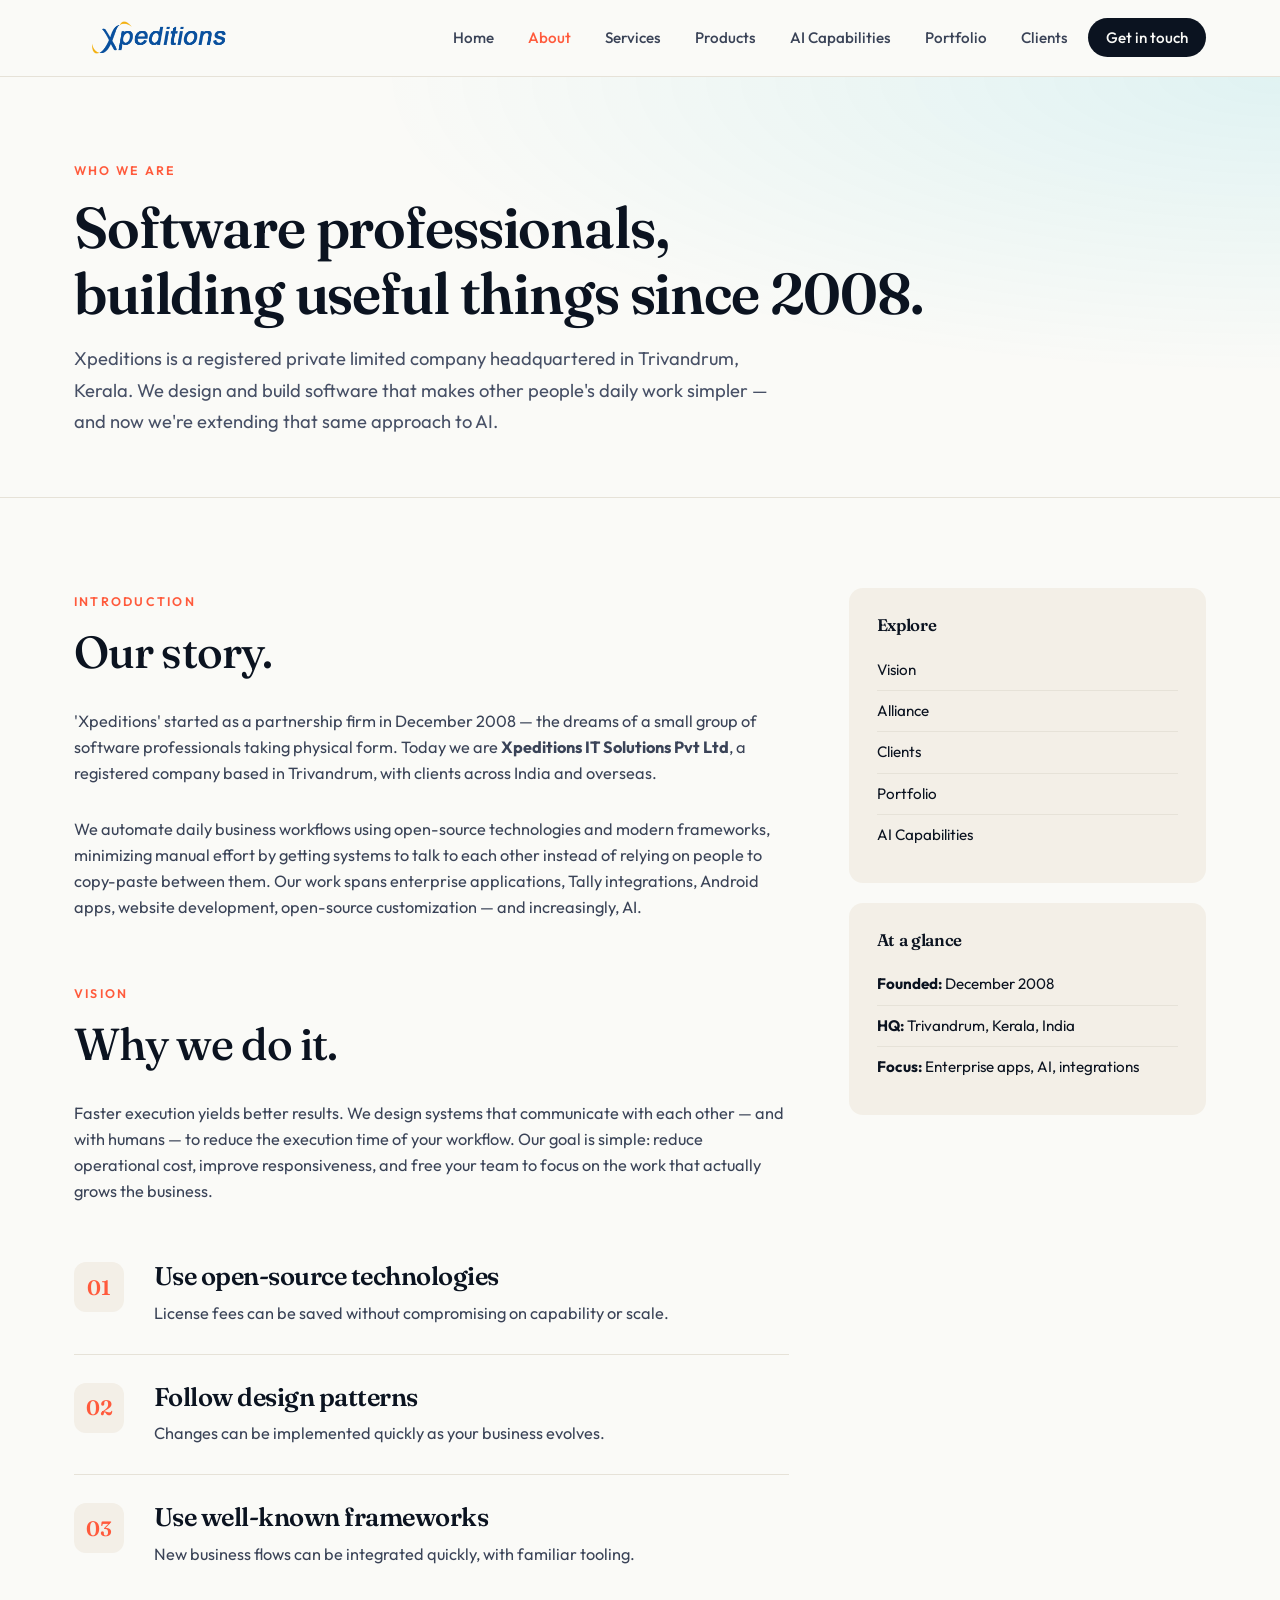
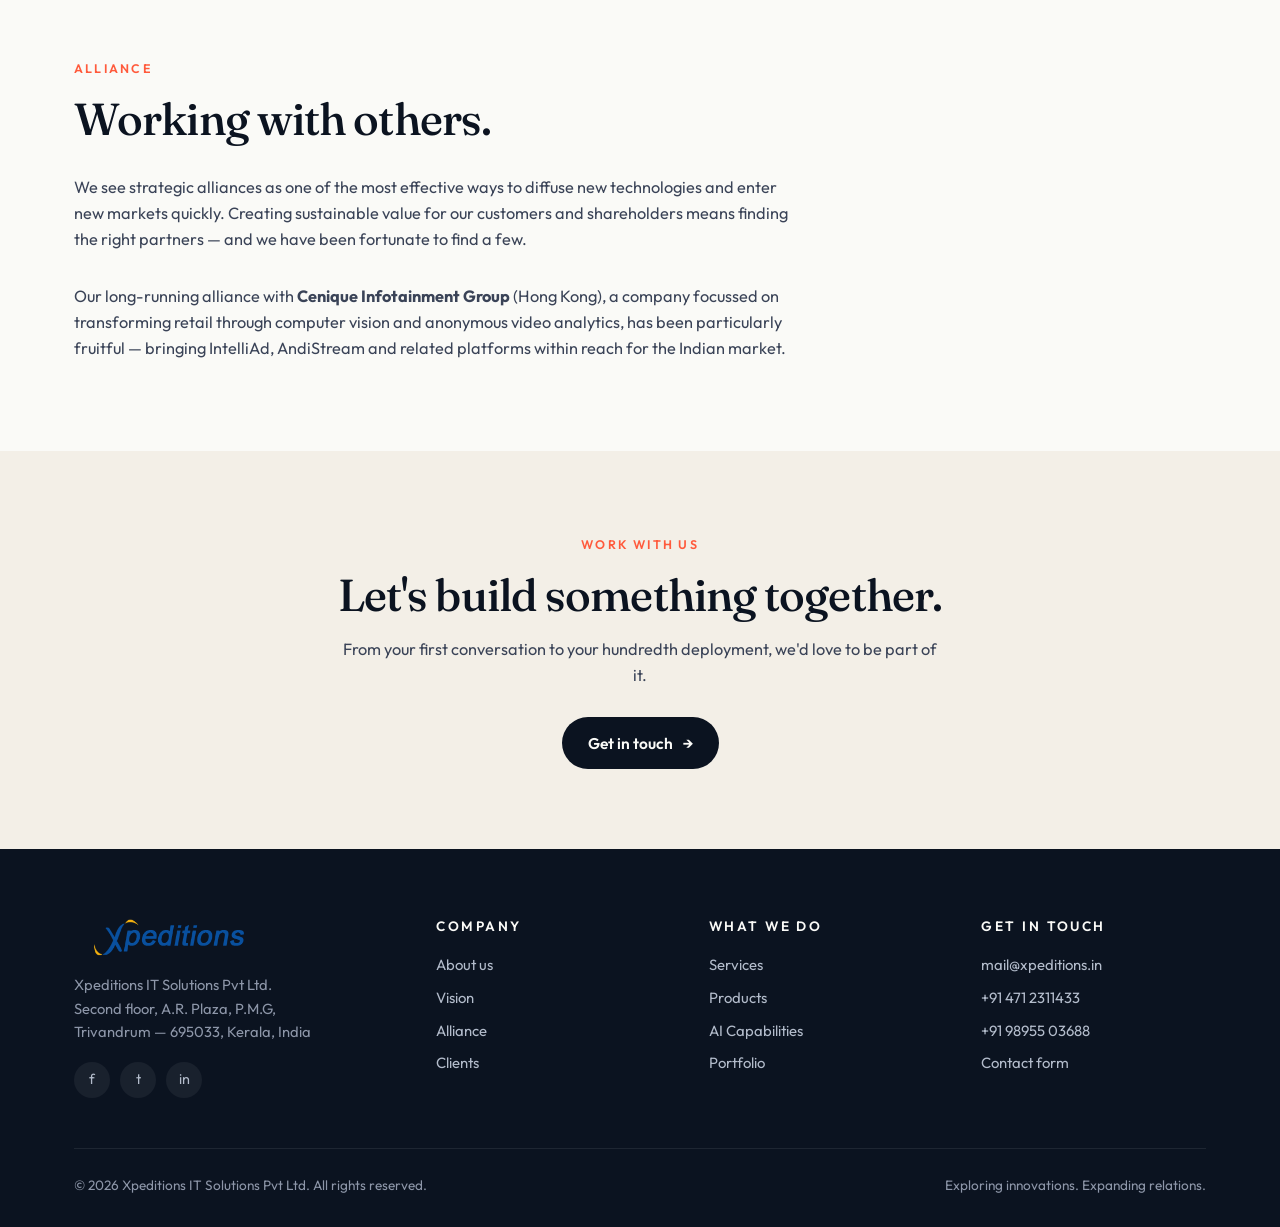
==== about.html @ 503137b1 "initial commit" ====
<!DOCTYPE html>
<html lang="en">
<head>
    <meta charset="utf-8">
    <meta name="viewport" content="width=device-width, initial-scale=1">
    <title>About — Xpeditions IT Solutions</title>
    <meta name="description" content="About Xpeditions IT Solutions — a Trivandrum-based software company building enterprise applications, AI systems and integrations since 2008.">
    <link rel="shortcut icon" href="assets/images/favicon.ico">
    <link rel="stylesheet" href="assets/css/style.css">
</head>
<body>

<header class="site-header">
    <div class="container nav-wrap">
        <a href="index.html" class="brand">
            <img src="assets/images/logo.png" alt="Xpeditions">
        </a>
        <button class="nav-toggle" aria-label="Toggle menu"><span></span><span></span><span></span></button>
        <ul class="nav-links">
            <li><a href="index.html">Home</a></li>
            <li><a href="about.html" class="active">About</a></li>
            <li><a href="services.html">Services</a></li>
            <li><a href="products.html">Products</a></li>
            <li><a href="ai.html">AI Capabilities</a></li>
            <li><a href="portfolio.html">Portfolio</a></li>
            <li><a href="clients.html">Clients</a></li>
            <li><a href="contact.html" class="nav-cta">Get in touch</a></li>
        </ul>
    </div>
</header>

<section class="page-head">
    <div class="container">
        <span class="eyebrow">Who we are</span>
        <h1>Software professionals,<br>building useful things since 2008.</h1>
        <p class="lead">Xpeditions is a registered private limited company headquartered in Trivandrum, Kerala. We design and build software that makes other people's daily work simpler — and now we're extending that same approach to AI.</p>
    </div>
</section>

<section>
    <div class="container two-col">
        <div>
            <span class="eyebrow">Introduction</span>
            <h2>Our story.</h2>
            <p class="mt-30">
                'Xpeditions' started as a partnership firm in December 2008 — the dreams of a small group
                of software professionals taking physical form. Today we are <strong>Xpeditions IT Solutions Pvt Ltd</strong>,
                a registered company based in Trivandrum, with clients across India and overseas.
            </p>
            <p class="mt-30">
                We automate daily business workflows using open-source technologies and modern frameworks,
                minimizing manual effort by getting systems to talk to each other instead of relying on
                people to copy-paste between them. Our work spans enterprise applications, Tally integrations,
                Android apps, website development, open-source customization — and increasingly, AI.
            </p>

            <div id="vision" style="margin-top: 60px;">
                <span class="eyebrow">Vision</span>
                <h2>Why we do it.</h2>
                <p class="mt-30">
                    Faster execution yields better results. We design systems that communicate with
                    each other — and with humans — to reduce the execution time of your workflow.
                    Our goal is simple: reduce operational cost, improve responsiveness, and free
                    your team to focus on the work that actually grows the business.
                </p>
                <div class="service-list">
                    <div class="service-item">
                        <div class="service-icon">01</div>
                        <div>
                            <h3>Use open-source technologies</h3>
                            <p>License fees can be saved without compromising on capability or scale.</p>
                        </div>
                    </div>
                    <div class="service-item">
                        <div class="service-icon">02</div>
                        <div>
                            <h3>Follow design patterns</h3>
                            <p>Changes can be implemented quickly as your business evolves.</p>
                        </div>
                    </div>
                    <div class="service-item">
                        <div class="service-icon">03</div>
                        <div>
                            <h3>Use well-known frameworks</h3>
                            <p>New business flows can be integrated quickly, with familiar tooling.</p>
                        </div>
                    </div>
                </div>
            </div>

            <div id="alliance" style="margin-top: 60px;">
                <span class="eyebrow">Alliance</span>
                <h2>Working with others.</h2>
                <p class="mt-30">
                    We see strategic alliances as one of the most effective ways to diffuse new
                    technologies and enter new markets quickly. Creating sustainable value for our
                    customers and shareholders means finding the right partners — and we have been
                    fortunate to find a few.
                </p>
                <p class="mt-30">
                    Our long-running alliance with <strong>Cenique Infotainment Group</strong> (Hong Kong),
                    a company focussed on transforming retail through computer vision and anonymous
                    video analytics, has been particularly fruitful — bringing IntelliAd, AndiStream
                    and related platforms within reach for the Indian market.
                </p>
            </div>
        </div>

        <aside class="two-col-aside">
            <div class="aside-card">
                <h4>Explore</h4>
                <ul>
                    <li><a href="#vision">Vision</a></li>
                    <li><a href="#alliance">Alliance</a></li>
                    <li><a href="clients.html">Clients</a></li>
                    <li><a href="portfolio.html">Portfolio</a></li>
                    <li><a href="ai.html">AI Capabilities</a></li>
                </ul>
            </div>
            <div class="aside-card">
                <h4>At a glance</h4>
                <ul>
                    <li><strong>Founded:</strong> December 2008</li>
                    <li><strong>HQ:</strong> Trivandrum, Kerala, India</li>
                    <li><strong>Focus:</strong> Enterprise apps, AI, integrations</li>
                </ul>
            </div>
        </aside>
    </div>
</section>

<section class="cta-band">
    <div class="container">
        <span class="eyebrow">Work with us</span>
        <h2>Let's build something together.</h2>
        <p>From your first conversation to your hundredth deployment, we'd love to be part of it.</p>
        <a href="contact.html" class="btn btn-primary btn-arrow">Get in touch</a>
    </div>
</section>

<footer class="site-footer">
    <div class="container">
        <div class="footer-grid">
            <div class="footer-brand">
                <img src="assets/images/logo.png" alt="Xpeditions">
                <p>Xpeditions IT Solutions Pvt Ltd.<br>
                Second floor, A.R. Plaza, P.M.G,<br>
                Trivandrum — 695033, Kerala, India</p>
                <div class="footer-social">
                    <a href="https://www.facebook.com/thexpeditions" target="_blank" rel="noopener" aria-label="Facebook">f</a>
                    <a href="https://twitter.com/xpeditions3" target="_blank" rel="noopener" aria-label="Twitter">t</a>
                    <a href="http://www.linkedin.com/company/xpeditions" target="_blank" rel="noopener" aria-label="LinkedIn">in</a>
                </div>
            </div>
            <div>
                <h4>Company</h4>
                <ul>
                    <li><a href="about.html">About us</a></li>
                    <li><a href="about.html#vision">Vision</a></li>
                    <li><a href="about.html#alliance">Alliance</a></li>
                    <li><a href="clients.html">Clients</a></li>
                </ul>
            </div>
            <div>
                <h4>What we do</h4>
                <ul>
                    <li><a href="services.html">Services</a></li>
                    <li><a href="products.html">Products</a></li>
                    <li><a href="ai.html">AI Capabilities</a></li>
                    <li><a href="portfolio.html">Portfolio</a></li>
                </ul>
            </div>
            <div>
                <h4>Get in touch</h4>
                <ul>
                    <li><a href="mailto:mail@xpeditions.in">mail@xpeditions.in</a></li>
                    <li><a href="tel:+914712311433">+91 471 2311433</a></li>
                    <li><a href="tel:+919895503688">+91 98955 03688</a></li>
                    <li><a href="contact.html">Contact form</a></li>
                </ul>
            </div>
        </div>
        <div class="footer-bottom">
            <span>&copy; 2026 Xpeditions IT Solutions Pvt Ltd. All rights reserved.</span>
            <span>Exploring innovations. Expanding relations.</span>
        </div>
    </div>
</footer>

<script src="assets/js/main.js"></script>
</body>
</html>
---- assets/css/style.css ----
/* ============================================
   Xpeditions IT Solutions — Modern Stylesheet
   ============================================ */

@import url('https://fonts.googleapis.com/css2?family=Fraunces:opsz,wght@9..144,400;9..144,500;9..144,600;9..144,700&family=Outfit:wght@300;400;500;600;700&display=swap');

:root {
    --ink:        #0b1320;
    --ink-soft:   #1a2438;
    --paper:      #fafaf7;
    --paper-warm: #f3efe7;
    --line:       #e6e2d8;
    --muted:      #6b7280;
    --accent:     #ff5a3c;
    --cyan:       #00b6c8;
    --gold:       #d9a441;
    --shadow:     0 12px 40px rgba(11, 19, 32, 0.08);
    --radius:     14px;
    --maxw:       1180px;

    --font-display: 'Fraunces', Georgia, serif;
    --font-body:    'Outfit', -apple-system, BlinkMacSystemFont, sans-serif;
}

* { box-sizing: border-box; margin: 0; padding: 0; }

html { scroll-behavior: smooth; }

body {
    font-family: var(--font-body);
    background: var(--paper);
    color: var(--ink);
    line-height: 1.6;
    font-weight: 400;
    -webkit-font-smoothing: antialiased;
}

a { color: inherit; text-decoration: none; }

img { max-width: 100%; display: block; }

.container { max-width: var(--maxw); margin: 0 auto; padding: 0 24px; }

/* --- Typography --- */
h1, h2, h3, h4 {
    font-family: var(--font-display);
    font-weight: 500;
    letter-spacing: -0.02em;
    color: var(--ink);
    line-height: 1.15;
}

h1 { font-size: clamp(2.5rem, 5.5vw, 4.5rem); font-weight: 600; }
h2 { font-size: clamp(1.9rem, 3.6vw, 2.8rem); }
h3 { font-size: clamp(1.3rem, 2.2vw, 1.6rem); font-weight: 600; }
h4 { font-size: 1.1rem; font-weight: 600; }

p { color: #3a4357; font-size: 1.02rem; }

.eyebrow {
    font-family: var(--font-body);
    text-transform: uppercase;
    letter-spacing: 0.18em;
    font-size: 0.78rem;
    font-weight: 600;
    color: var(--accent);
    display: inline-block;
    margin-bottom: 14px;
}

.lead {
    font-size: 1.18rem;
    color: #475066;
    max-width: 720px;
    line-height: 1.7;
}

/* --- Header / Nav --- */
.site-header {
    position: sticky;
    top: 0;
    z-index: 50;
    background: rgba(250, 250, 247, 0.92);
    backdrop-filter: saturate(180%) blur(14px);
    -webkit-backdrop-filter: saturate(180%) blur(14px);
    border-bottom: 1px solid var(--line);
}

.nav-wrap {
    display: flex;
    align-items: center;
    justify-content: space-between;
    height: 76px;
}

.brand { display: flex; align-items: center; gap: 12px; }
.brand img { height: 34px; width: auto; }
.brand-text {
    font-family: var(--font-display);
    font-size: 1.35rem;
    font-weight: 600;
    letter-spacing: -0.01em;
}

.nav-links {
    display: flex;
    gap: 6px;
    list-style: none;
    align-items: center;
}

.nav-links a {
    padding: 10px 14px;
    border-radius: 8px;
    font-size: 0.95rem;
    font-weight: 500;
    color: #3a4357;
    transition: color 0.2s, background 0.2s;
}

.nav-links a:hover { color: var(--ink); background: var(--paper-warm); }
.nav-links a.active { color: var(--accent); }

.nav-cta {
    background: var(--ink);
    color: var(--paper) !important;
    padding: 10px 18px !important;
    border-radius: 999px !important;
}
.nav-cta:hover { background: var(--accent) !important; color: white !important; }

.nav-toggle {
    display: none;
    background: none;
    border: 0;
    padding: 8px;
    cursor: pointer;
}
.nav-toggle span {
    display: block;
    width: 24px;
    height: 2px;
    background: var(--ink);
    margin: 5px 0;
    transition: all 0.3s;
}

/* --- Buttons --- */
.btn {
    display: inline-flex;
    align-items: center;
    gap: 10px;
    padding: 14px 26px;
    border-radius: 999px;
    font-weight: 600;
    font-size: 0.97rem;
    cursor: pointer;
    border: 0;
    transition: transform 0.2s, box-shadow 0.2s, background 0.2s;
    font-family: var(--font-body);
}

.btn-primary {
    background: var(--ink);
    color: var(--paper);
}
.btn-primary:hover {
    background: var(--accent);
    transform: translateY(-2px);
    box-shadow: 0 8px 20px rgba(255, 90, 60, 0.3);
}

.btn-ghost {
    background: transparent;
    color: var(--ink);
    border: 1.5px solid var(--ink);
}
.btn-ghost:hover { background: var(--ink); color: var(--paper); }

.btn-arrow::after { content: "→"; transition: transform 0.2s; }
.btn-arrow:hover::after { transform: translateX(4px); }

/* --- Hero (home) --- */
.hero {
    position: relative;
    padding: 100px 0 120px;
    overflow: hidden;
    background:
        radial-gradient(ellipse at 80% 0%, rgba(0, 182, 200, 0.10), transparent 50%),
        radial-gradient(ellipse at 0% 100%, rgba(255, 90, 60, 0.07), transparent 50%),
        var(--paper);
}

.hero::before {
    content: "";
    position: absolute;
    inset: 0;
    background-image:
        linear-gradient(rgba(11, 19, 32, 0.03) 1px, transparent 1px),
        linear-gradient(90deg, rgba(11, 19, 32, 0.03) 1px, transparent 1px);
    background-size: 60px 60px;
    pointer-events: none;
}

.hero-grid {
    position: relative;
    display: grid;
    grid-template-columns: 1.3fr 1fr;
    gap: 60px;
    align-items: center;
}

.hero h1 .accent {
    font-style: italic;
    font-weight: 400;
    color: var(--accent);
}
.hero h1 .underline {
    position: relative;
    display: inline-block;
}
.hero h1 .underline::after {
    content: "";
    position: absolute;
    left: 0; right: 0; bottom: -2px;
    height: 8px;
    background: var(--gold);
    opacity: 0.4;
    z-index: -1;
}

.hero-lead {
    margin: 24px 0 36px;
    font-size: 1.2rem;
    line-height: 1.7;
    color: #475066;
    max-width: 560px;
}

.hero-ctas { display: flex; gap: 14px; flex-wrap: wrap; }

.hero-visual {
    position: relative;
    aspect-ratio: 1 / 1.05;
    background: linear-gradient(135deg, var(--ink) 0%, var(--ink-soft) 100%);
    border-radius: 28px;
    overflow: hidden;
    color: var(--paper);
    padding: 30px;
    box-shadow: var(--shadow);
}
.hero-visual::before {
    content: "";
    position: absolute;
    top: -60%; right: -30%;
    width: 90%; height: 120%;
    background: radial-gradient(circle, rgba(0, 182, 200, 0.35), transparent 60%);
}
.hero-visual::after {
    content: "";
    position: absolute;
    bottom: -50%; left: -30%;
    width: 90%; height: 110%;
    background: radial-gradient(circle, rgba(255, 90, 60, 0.25), transparent 60%);
}
.hero-visual-inner {
    position: relative;
    z-index: 1;
    height: 100%;
    display: flex;
    flex-direction: column;
    justify-content: space-between;
}
.hv-tag {
    font-size: 0.75rem;
    text-transform: uppercase;
    letter-spacing: 0.2em;
    color: var(--cyan);
    font-weight: 600;
}
.hv-line {
    font-family: var(--font-display);
    font-size: 2rem;
    line-height: 1.2;
    font-weight: 500;
    margin-top: 14px;
}
.hv-stats {
    display: grid;
    grid-template-columns: 1fr 1fr;
    gap: 18px;
    margin-top: 30px;
    padding-top: 24px;
    border-top: 1px solid rgba(255,255,255,0.15);
}
.hv-stat-num {
    font-family: var(--font-display);
    font-size: 2.2rem;
    font-weight: 600;
    color: var(--gold);
}
.hv-stat-label { font-size: 0.85rem; opacity: 0.7; }

/* --- Sections --- */
section { padding: 90px 0; }

.section-head { text-align: center; max-width: 720px; margin: 0 auto 60px; }
.section-head .eyebrow { color: var(--cyan); }
.section-head p { margin-top: 16px; }

/* --- Capabilities grid --- */
.cap-grid {
    display: grid;
    grid-template-columns: repeat(3, 1fr);
    gap: 24px;
}

.cap-card {
    background: white;
    border: 1px solid var(--line);
    border-radius: var(--radius);
    padding: 36px 28px;
    transition: transform 0.3s, box-shadow 0.3s, border-color 0.3s;
    position: relative;
    overflow: hidden;
}

.cap-card::before {
    content: "";
    position: absolute;
    top: 0; left: 0;
    width: 100%; height: 3px;
    background: var(--accent);
    transform: scaleX(0);
    transform-origin: left;
    transition: transform 0.3s;
}

.cap-card:hover {
    transform: translateY(-6px);
    box-shadow: var(--shadow);
    border-color: transparent;
}
.cap-card:hover::before { transform: scaleX(1); }

.cap-card .num {
    font-family: var(--font-display);
    font-size: 1rem;
    color: var(--accent);
    font-weight: 600;
    margin-bottom: 20px;
    letter-spacing: 0.04em;
}
.cap-card h3 { margin-bottom: 12px; }
.cap-card p { font-size: 0.97rem; }

/* --- Product cards (home) --- */
.product-row {
    display: grid;
    grid-template-columns: repeat(3, 1fr);
    gap: 24px;
    margin-top: 50px;
}

.product-card {
    padding: 38px 30px;
    border-radius: var(--radius);
    background: var(--paper-warm);
    position: relative;
    transition: transform 0.3s;
}
.product-card:hover { transform: translateY(-6px); }
.product-card .label {
    display: inline-block;
    font-size: 0.7rem;
    text-transform: uppercase;
    letter-spacing: 0.18em;
    background: var(--ink);
    color: var(--paper);
    padding: 5px 11px;
    border-radius: 4px;
    margin-bottom: 18px;
    font-weight: 600;
}
.product-card h3 {
    font-family: var(--font-display);
    margin-bottom: 10px;
}
.product-card p { font-size: 0.95rem; margin-bottom: 18px; }
.product-card .more {
    font-weight: 600;
    color: var(--accent);
    font-size: 0.92rem;
}
.product-card .more::after { content: " →"; }

/* --- AI feature blocks (the new capabilities) --- */
.ai-band {
    background: linear-gradient(180deg, var(--ink) 0%, #050a14 100%);
    color: var(--paper);
    position: relative;
    overflow: hidden;
}
.ai-band::before {
    content: "";
    position: absolute;
    inset: 0;
    background:
        radial-gradient(circle at 20% 30%, rgba(0, 182, 200, 0.18), transparent 40%),
        radial-gradient(circle at 80% 70%, rgba(255, 90, 60, 0.14), transparent 40%);
    pointer-events: none;
}
.ai-band .container { position: relative; z-index: 1; }
.ai-band h2, .ai-band h3 { color: var(--paper); }
.ai-band p { color: #c2c8d4; }
.ai-band .eyebrow { color: var(--cyan); }

.ai-feature {
    display: grid;
    grid-template-columns: 1fr 1fr;
    gap: 60px;
    align-items: center;
    margin-bottom: 90px;
    padding-bottom: 90px;
    border-bottom: 1px solid rgba(255,255,255,0.08);
}
.ai-feature:last-child { margin-bottom: 0; padding-bottom: 0; border-bottom: 0; }
.ai-feature.reverse { direction: rtl; }
.ai-feature.reverse > * { direction: ltr; }

.ai-feature-number {
    font-family: var(--font-display);
    font-size: 4.5rem;
    line-height: 1;
    color: var(--cyan);
    font-weight: 500;
    margin-bottom: 18px;
    font-style: italic;
}
.ai-feature ul {
    list-style: none;
    margin-top: 24px;
}
.ai-feature ul li {
    padding-left: 28px;
    position: relative;
    margin-bottom: 10px;
    color: #c2c8d4;
    font-size: 0.97rem;
}
.ai-feature ul li::before {
    content: "▸";
    position: absolute;
    left: 0; top: 0;
    color: var(--accent);
    font-size: 1.1rem;
}

.ai-mock {
    background: rgba(255,255,255,0.03);
    border: 1px solid rgba(255,255,255,0.08);
    border-radius: var(--radius);
    padding: 26px;
    font-family: 'Courier New', monospace;
}
.ai-mock-bar {
    display: flex;
    gap: 6px;
    margin-bottom: 22px;
}
.ai-mock-bar span {
    width: 11px; height: 11px;
    border-radius: 50%;
    background: rgba(255,255,255,0.18);
}
.ai-mock-bar span:nth-child(1) { background: #ff5a3c; }
.ai-mock-bar span:nth-child(2) { background: #d9a441; }
.ai-mock-bar span:nth-child(3) { background: #00b6c8; }
.ai-mock-line { font-size: 0.85rem; line-height: 1.9; color: #b3bccb; }
.ai-mock-line .key { color: var(--cyan); }
.ai-mock-line .val { color: var(--gold); }
.ai-mock-line .you { color: var(--accent); }

.voice-bars {
    display: flex;
    align-items: center;
    gap: 4px;
    height: 60px;
    margin: 18px 0;
}
.voice-bars span {
    flex: 1;
    background: linear-gradient(180deg, var(--cyan), var(--accent));
    border-radius: 3px;
    animation: voice 1.2s ease-in-out infinite;
}
.voice-bars span:nth-child(1)  { animation-delay: 0.0s; height: 30%; }
.voice-bars span:nth-child(2)  { animation-delay: 0.1s; height: 60%; }
.voice-bars span:nth-child(3)  { animation-delay: 0.2s; height: 80%; }
.voice-bars span:nth-child(4)  { animation-delay: 0.3s; height: 45%; }
.voice-bars span:nth-child(5)  { animation-delay: 0.4s; height: 90%; }
.voice-bars span:nth-child(6)  { animation-delay: 0.5s; height: 55%; }
.voice-bars span:nth-child(7)  { animation-delay: 0.6s; height: 75%; }
.voice-bars span:nth-child(8)  { animation-delay: 0.7s; height: 40%; }
.voice-bars span:nth-child(9)  { animation-delay: 0.8s; height: 65%; }
.voice-bars span:nth-child(10) { animation-delay: 0.9s; height: 85%; }
.voice-bars span:nth-child(11) { animation-delay: 1.0s; height: 50%; }
.voice-bars span:nth-child(12) { animation-delay: 1.1s; height: 70%; }

@keyframes voice {
    0%, 100% { transform: scaleY(0.5); }
    50% { transform: scaleY(1.4); }
}

/* --- Model card (for AI page) --- */
.model-grid {
    display: grid;
    grid-template-columns: repeat(3, 1fr);
    gap: 24px;
}
.model-card {
    background: white;
    border-radius: var(--radius);
    padding: 32px;
    border: 1px solid var(--line);
    transition: all 0.3s;
}
.model-card:hover { border-color: var(--accent); transform: translateY(-4px); }
.model-tag {
    display: inline-block;
    background: var(--paper-warm);
    color: var(--ink);
    font-size: 0.72rem;
    text-transform: uppercase;
    letter-spacing: 0.16em;
    padding: 5px 10px;
    border-radius: 4px;
    font-weight: 600;
    margin-bottom: 16px;
}
.model-card h3 { font-size: 1.35rem; margin-bottom: 8px; }
.model-card .small { font-size: 0.85rem; color: var(--muted); margin-bottom: 16px; }
.model-spec {
    display: flex;
    justify-content: space-between;
    padding: 8px 0;
    font-size: 0.88rem;
    border-bottom: 1px dashed var(--line);
}
.model-spec:last-child { border-bottom: 0; }
.model-spec span:first-child { color: var(--muted); }
.model-spec span:last-child { font-weight: 600; }

/* --- Page header (inner pages) --- */
.page-head {
    padding: 80px 0 60px;
    background:
        radial-gradient(ellipse at 100% 0%, rgba(0, 182, 200, 0.10), transparent 50%),
        var(--paper);
    border-bottom: 1px solid var(--line);
}
.page-head h1 { font-size: clamp(2.2rem, 4.5vw, 3.6rem); margin-bottom: 16px; }
.page-head .lead { font-size: 1.15rem; }

/* --- Two-column content layout (inner pages) --- */
.two-col {
    display: grid;
    grid-template-columns: 2fr 1fr;
    gap: 60px;
}
.two-col-aside {
    position: sticky;
    top: 100px;
    align-self: start;
}
.aside-card {
    background: var(--paper-warm);
    border-radius: var(--radius);
    padding: 28px;
    margin-bottom: 20px;
}
.aside-card h4 { margin-bottom: 14px; font-size: 1.05rem; }
.aside-card ul { list-style: none; }
.aside-card ul li {
    padding: 8px 0;
    border-bottom: 1px solid var(--line);
    font-size: 0.95rem;
}
.aside-card ul li:last-child { border-bottom: 0; }
.aside-card ul li a { display: block; transition: color 0.2s; }
.aside-card ul li a:hover { color: var(--accent); }

/* --- Services list --- */
.service-list { margin-top: 30px; }
.service-item {
    display: grid;
    grid-template-columns: 60px 1fr;
    gap: 20px;
    padding: 28px 0;
    border-bottom: 1px solid var(--line);
}
.service-item:last-child { border-bottom: 0; }
.service-icon {
    width: 50px; height: 50px;
    border-radius: 12px;
    background: var(--paper-warm);
    display: flex;
    align-items: center;
    justify-content: center;
    font-family: var(--font-display);
    font-size: 1.3rem;
    font-weight: 600;
    color: var(--accent);
}
.service-item h3 { margin-bottom: 8px; }

/* --- Testimonials --- */
.testi-row {
    display: grid;
    grid-template-columns: repeat(3, 1fr);
    gap: 24px;
}
.testi-card {
    background: white;
    border-radius: var(--radius);
    padding: 32px;
    border: 1px solid var(--line);
    position: relative;
}
.testi-card::before {
    content: """;
    position: absolute;
    top: 10px; left: 22px;
    font-family: var(--font-display);
    font-size: 4.5rem;
    color: var(--accent);
    opacity: 0.18;
    line-height: 1;
}
.testi-card blockquote {
    font-family: var(--font-display);
    font-size: 1.08rem;
    line-height: 1.5;
    margin-bottom: 20px;
    font-style: italic;
    color: var(--ink);
}
.testi-card cite {
    font-size: 0.88rem;
    color: var(--muted);
    font-style: normal;
    font-weight: 500;
}

/* --- Client logos --- */
.client-grid {
    display: grid;
    grid-template-columns: repeat(auto-fit, minmax(180px, 1fr));
    gap: 16px;
    margin-top: 40px;
}
.client-cell {
    background: white;
    border: 1px solid var(--line);
    border-radius: var(--radius);
    padding: 30px 18px;
    text-align: center;
    font-weight: 500;
    color: var(--muted);
    transition: all 0.2s;
    min-height: 110px;
    display: flex;
    align-items: center;
    justify-content: center;
}
.client-cell:hover {
    color: var(--ink);
    border-color: var(--accent);
    transform: translateY(-2px);
}

/* --- Forms --- */
.contact-grid {
    display: grid;
    grid-template-columns: 1.2fr 1fr;
    gap: 60px;
    margin-top: 40px;
}

form.contact-form { display: grid; gap: 16px; }
form.contact-form label {
    font-size: 0.85rem;
    font-weight: 600;
    color: var(--ink);
    margin-bottom: 4px;
    display: block;
}
form.contact-form input,
form.contact-form select,
form.contact-form textarea {
    width: 100%;
    padding: 14px 16px;
    border: 1px solid var(--line);
    border-radius: 10px;
    font-family: var(--font-body);
    font-size: 0.98rem;
    background: white;
    color: var(--ink);
    transition: border-color 0.2s, box-shadow 0.2s;
}
form.contact-form input:focus,
form.contact-form select:focus,
form.contact-form textarea:focus {
    outline: 0;
    border-color: var(--accent);
    box-shadow: 0 0 0 3px rgba(255, 90, 60, 0.12);
}
form.contact-form textarea { min-height: 130px; resize: vertical; }

.contact-info-card {
    background: var(--ink);
    color: var(--paper);
    border-radius: var(--radius);
    padding: 36px;
}
.contact-info-card h3 { color: var(--paper); margin-bottom: 22px; }
.contact-info-card .info-line {
    display: flex;
    gap: 12px;
    align-items: flex-start;
    margin-bottom: 18px;
    font-size: 0.95rem;
    color: #c2c8d4;
}
.contact-info-card .info-line strong { color: var(--paper); display: block; margin-bottom: 2px; }
.info-icon {
    width: 36px; height: 36px;
    border-radius: 8px;
    background: rgba(255,255,255,0.08);
    display: flex; align-items: center; justify-content: center;
    flex-shrink: 0;
    color: var(--cyan);
    font-weight: 600;
}

/* --- Footer --- */
.site-footer {
    background: var(--ink);
    color: #b3bccb;
    padding: 70px 0 30px;
}
.footer-grid {
    display: grid;
    grid-template-columns: 1.4fr 1fr 1fr 1fr;
    gap: 48px;
    margin-bottom: 50px;
}
.footer-grid h4 {
    color: var(--paper);
    font-size: 0.85rem;
    text-transform: uppercase;
    letter-spacing: 0.18em;
    margin-bottom: 18px;
    font-family: var(--font-body);
    font-weight: 600;
}
.footer-grid ul { list-style: none; }
.footer-grid ul li { margin-bottom: 9px; font-size: 0.93rem; }
.footer-grid ul li a:hover { color: var(--accent); }
.footer-brand img { height: 38px; margin-bottom: 16px; }
.footer-brand p { color: #8d96a8; font-size: 0.92rem; margin-top: 10px; }
.footer-social { display: flex; gap: 10px; margin-top: 18px; }
.footer-social a {
    width: 36px; height: 36px;
    border-radius: 50%;
    background: rgba(255,255,255,0.06);
    display: flex; align-items: center; justify-content: center;
    transition: background 0.2s;
    font-size: 0.9rem;
}
.footer-social a:hover { background: var(--accent); color: white; }

.footer-bottom {
    border-top: 1px solid rgba(255,255,255,0.08);
    padding-top: 26px;
    display: flex;
    justify-content: space-between;
    flex-wrap: wrap;
    gap: 14px;
    font-size: 0.85rem;
    color: #8d96a8;
}

/* --- CTA banner --- */
.cta-band {
    background: var(--paper-warm);
    padding: 80px 0;
    text-align: center;
}
.cta-band h2 { max-width: 700px; margin: 0 auto 16px; }
.cta-band p { max-width: 600px; margin: 0 auto 28px; }

/* --- Utility --- */
.text-center { text-align: center; }
.mt-30 { margin-top: 30px; }
.flex-row { display: flex; gap: 14px; flex-wrap: wrap; }

/* ====== Responsive ====== */
@media (max-width: 960px) {
    .hero-grid,
    .ai-feature,
    .ai-feature.reverse,
    .contact-grid,
    .two-col { grid-template-columns: 1fr; gap: 40px; direction: ltr; }
    .ai-feature.reverse > * { direction: ltr; }

    .cap-grid,
    .product-row,
    .model-grid,
    .testi-row { grid-template-columns: 1fr; }

    .footer-grid { grid-template-columns: 1fr 1fr; gap: 40px; }
    .two-col-aside { position: static; }

    .nav-links {
        display: none;
        position: absolute;
        top: 76px; left: 0; right: 0;
        background: white;
        border-bottom: 1px solid var(--line);
        flex-direction: column;
        align-items: stretch;
        padding: 18px 24px;
        gap: 4px;
        box-shadow: var(--shadow);
    }
    .nav-links.open { display: flex; }
    .nav-links a { padding: 12px 14px; }
    .nav-toggle { display: block; }
}

@media (max-width: 560px) {
    section { padding: 60px 0; }
    .hero { padding: 60px 0 80px; }
    .footer-grid { grid-template-columns: 1fr; }
    .hv-stats { grid-template-columns: 1fr; }
}
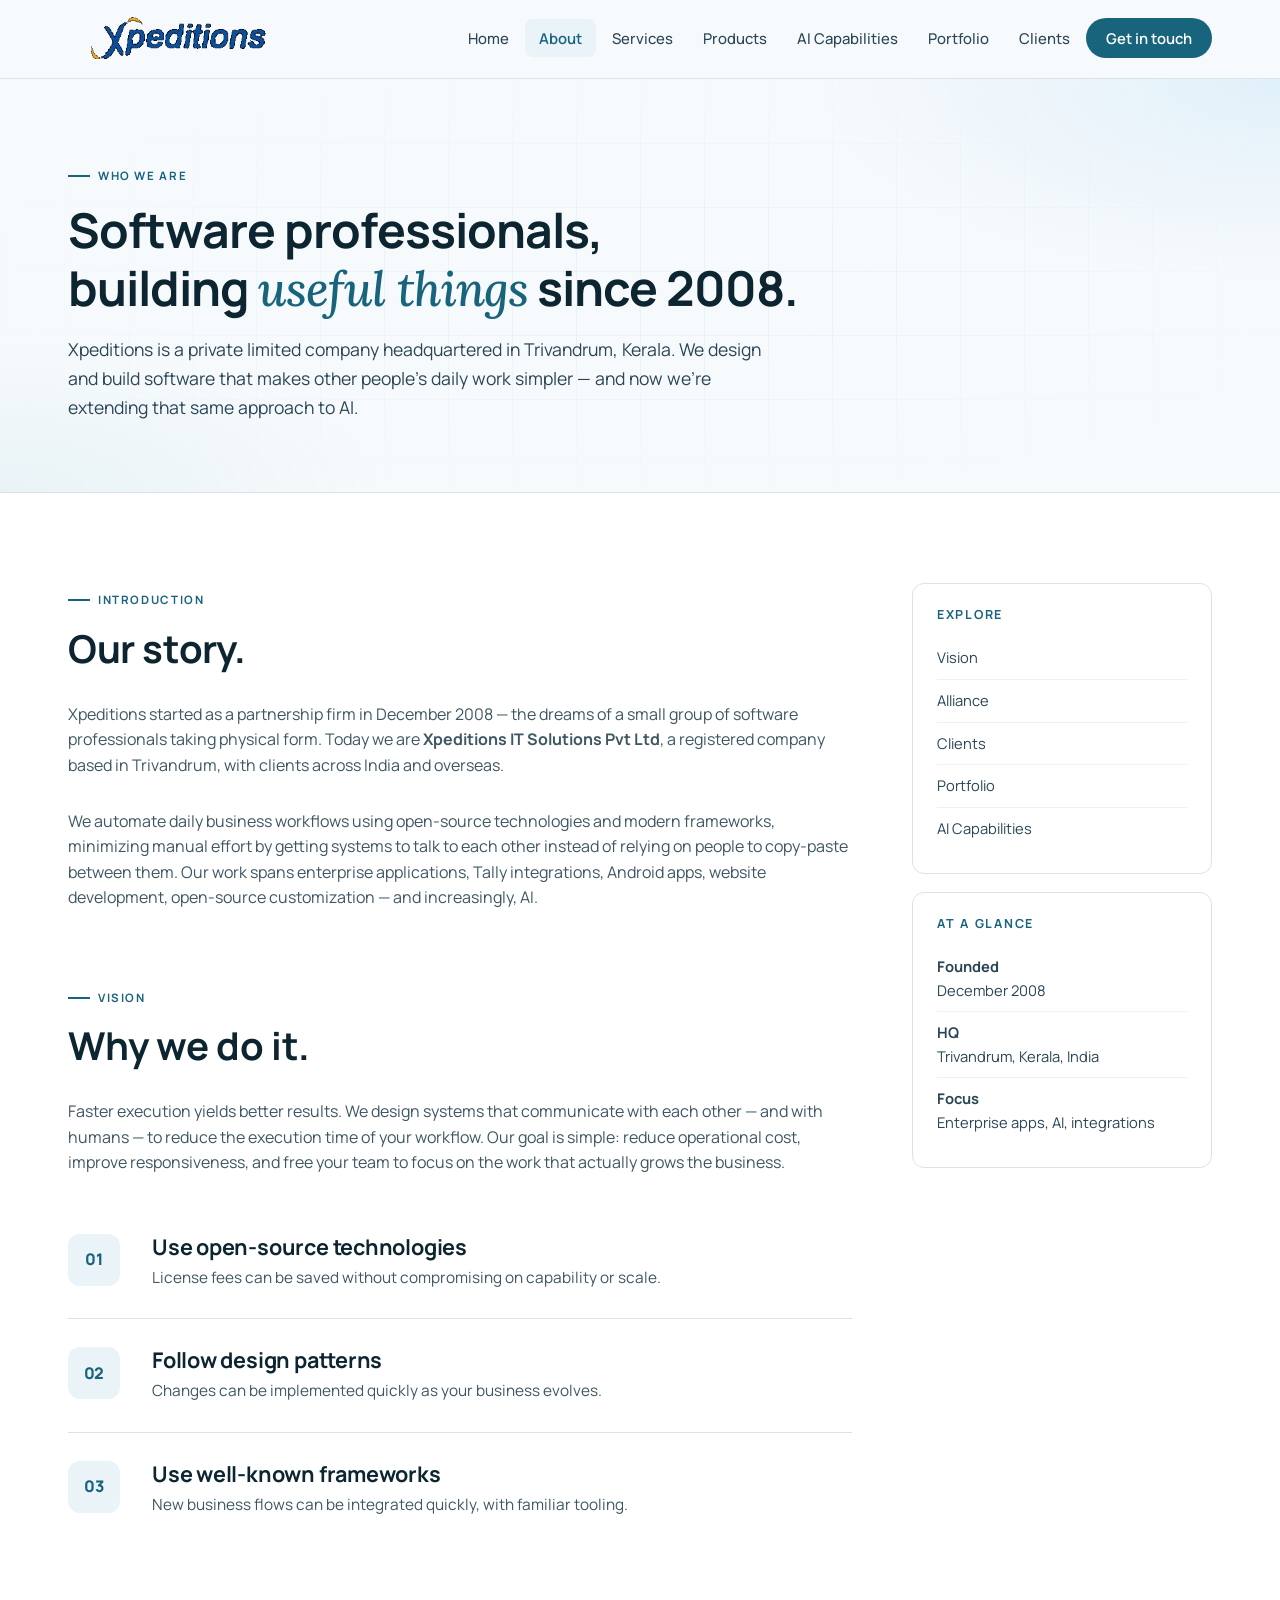
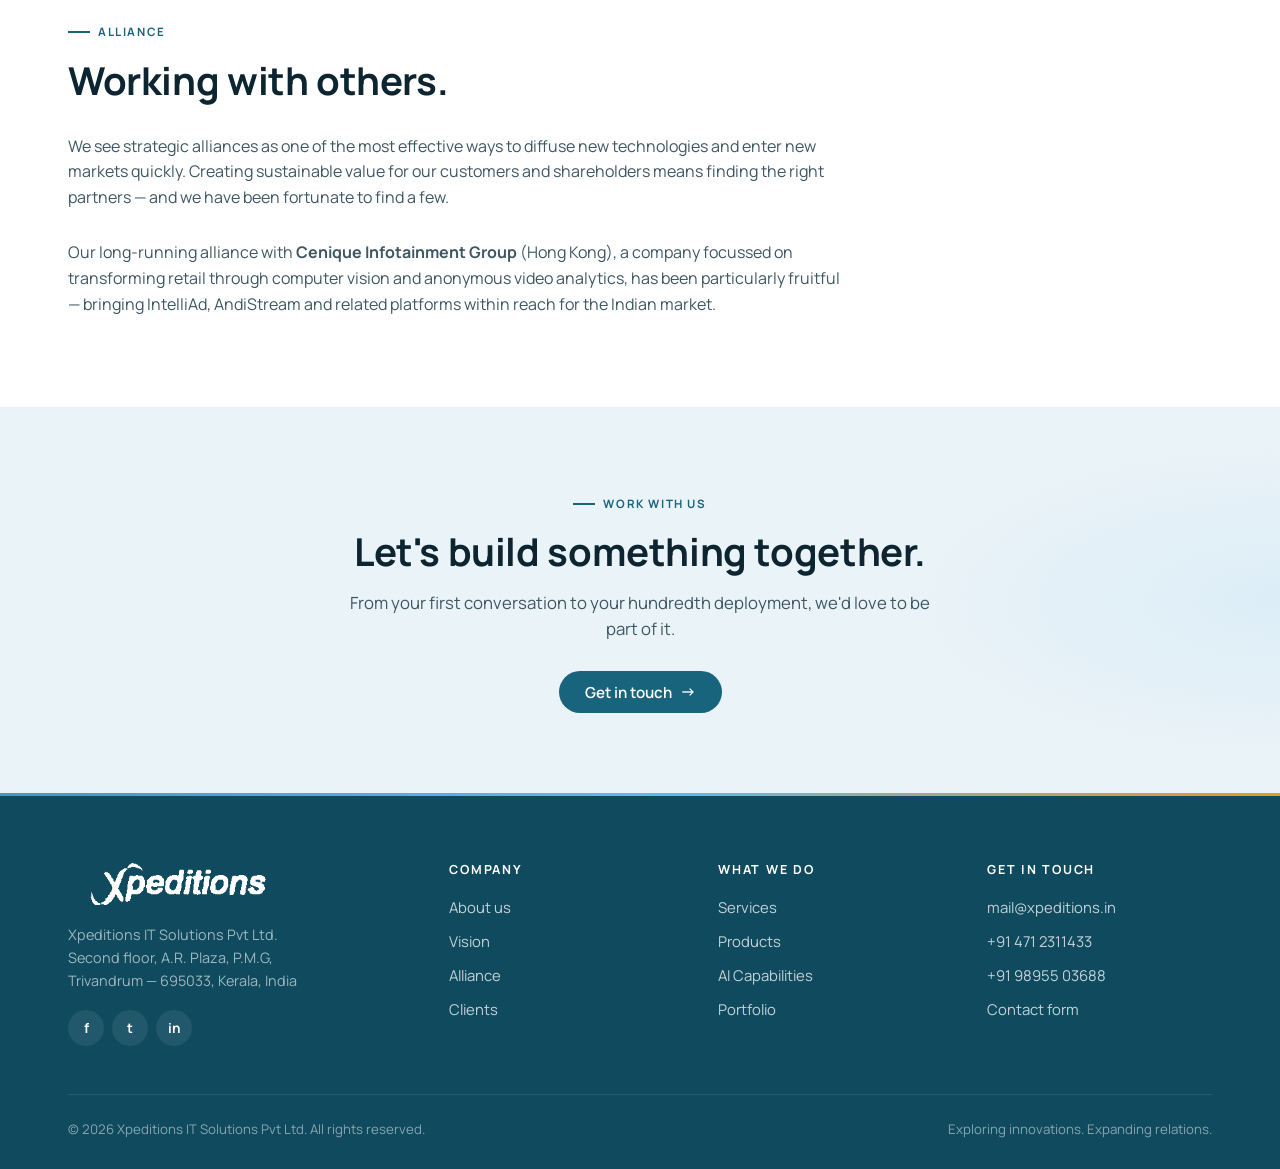
==== commit 18ec4159: "updated the website" ====
--- a/about.html
+++ b/about.html
@@ -3,7 +3,7 @@
 <head>
     <meta charset="utf-8">
     <meta name="viewport" content="width=device-width, initial-scale=1">
-    <title>About — Xpeditions IT Solutions</title>
+    <title>About &mdash; Xpeditions IT Solutions</title>
     <meta name="description" content="About Xpeditions IT Solutions — a Trivandrum-based software company building enterprise applications, AI systems and integrations since 2008.">
     <link rel="shortcut icon" href="assets/images/favicon.ico">
     <link rel="stylesheet" href="assets/css/style.css">
@@ -31,19 +31,19 @@
 
 <section class="page-head">
     <div class="container">
-        <span class="eyebrow">Who we are</span>
-        <h1>Software professionals,<br>building useful things since 2008.</h1>
-        <p class="lead">Xpeditions is a registered private limited company headquartered in Trivandrum, Kerala. We design and build software that makes other people's daily work simpler — and now we're extending that same approach to AI.</p>
+        <div class="eyebrow">Who we are</div>
+        <h1>Software professionals,<br>building <span class="serif-accent">useful things</span> since 2008.</h1>
+        <p class="lead" style="margin-top: 18px;">Xpeditions is a private limited company headquartered in Trivandrum, Kerala. We design and build software that makes other people's daily work simpler &mdash; and now we're extending that same approach to AI.</p>
     </div>
 </section>
 
-<section>
+<section class="bg-white">
     <div class="container two-col">
         <div>
-            <span class="eyebrow">Introduction</span>
+            <div class="eyebrow">Introduction</div>
             <h2>Our story.</h2>
             <p class="mt-30">
-                'Xpeditions' started as a partnership firm in December 2008 — the dreams of a small group
+                Xpeditions started as a partnership firm in December 2008 &mdash; the dreams of a small group
                 of software professionals taking physical form. Today we are <strong>Xpeditions IT Solutions Pvt Ltd</strong>,
                 a registered company based in Trivandrum, with clients across India and overseas.
             </p>
@@ -51,15 +51,15 @@
                 We automate daily business workflows using open-source technologies and modern frameworks,
                 minimizing manual effort by getting systems to talk to each other instead of relying on
                 people to copy-paste between them. Our work spans enterprise applications, Tally integrations,
-                Android apps, website development, open-source customization — and increasingly, AI.
+                Android apps, website development, open-source customization &mdash; and increasingly, AI.
             </p>
 
-            <div id="vision" style="margin-top: 60px;">
-                <span class="eyebrow">Vision</span>
+            <div id="vision" style="margin-top: 70px;">
+                <div class="eyebrow">Vision</div>
                 <h2>Why we do it.</h2>
                 <p class="mt-30">
                     Faster execution yields better results. We design systems that communicate with
-                    each other — and with humans — to reduce the execution time of your workflow.
+                    each other &mdash; and with humans &mdash; to reduce the execution time of your workflow.
                     Our goal is simple: reduce operational cost, improve responsiveness, and free
                     your team to focus on the work that actually grows the business.
                 </p>
@@ -88,19 +88,19 @@
                 </div>
             </div>
 
-            <div id="alliance" style="margin-top: 60px;">
-                <span class="eyebrow">Alliance</span>
+            <div id="alliance" style="margin-top: 70px;">
+                <div class="eyebrow">Alliance</div>
                 <h2>Working with others.</h2>
                 <p class="mt-30">
                     We see strategic alliances as one of the most effective ways to diffuse new
                     technologies and enter new markets quickly. Creating sustainable value for our
-                    customers and shareholders means finding the right partners — and we have been
+                    customers and shareholders means finding the right partners &mdash; and we have been
                     fortunate to find a few.
                 </p>
                 <p class="mt-30">
                     Our long-running alliance with <strong>Cenique Infotainment Group</strong> (Hong Kong),
                     a company focussed on transforming retail through computer vision and anonymous
-                    video analytics, has been particularly fruitful — bringing IntelliAd, AndiStream
+                    video analytics, has been particularly fruitful &mdash; bringing IntelliAd, AndiStream
                     and related platforms within reach for the Indian market.
                 </p>
             </div>
@@ -120,9 +120,9 @@
             <div class="aside-card">
                 <h4>At a glance</h4>
                 <ul>
-                    <li><strong>Founded:</strong> December 2008</li>
-                    <li><strong>HQ:</strong> Trivandrum, Kerala, India</li>
-                    <li><strong>Focus:</strong> Enterprise apps, AI, integrations</li>
+                    <li><strong>Founded</strong><br>December 2008</li>
+                    <li><strong>HQ</strong><br>Trivandrum, Kerala, India</li>
+                    <li><strong>Focus</strong><br>Enterprise apps, AI, integrations</li>
                 </ul>
             </div>
         </aside>
@@ -131,7 +131,7 @@
 
 <section class="cta-band">
     <div class="container">
-        <span class="eyebrow">Work with us</span>
+        <div class="eyebrow" style="justify-content: center;">Work with us</div>
         <h2>Let's build something together.</h2>
         <p>From your first conversation to your hundredth deployment, we'd love to be part of it.</p>
         <a href="contact.html" class="btn btn-primary btn-arrow">Get in touch</a>
@@ -142,10 +142,10 @@
     <div class="container">
         <div class="footer-grid">
             <div class="footer-brand">
-                <img src="assets/images/logo.png" alt="Xpeditions">
+                <div class="footer-logo"><img src="assets/images/logo.png" alt="Xpeditions"></div>
                 <p>Xpeditions IT Solutions Pvt Ltd.<br>
                 Second floor, A.R. Plaza, P.M.G,<br>
-                Trivandrum — 695033, Kerala, India</p>
+                Trivandrum &mdash; 695033, Kerala, India</p>
                 <div class="footer-social">
                     <a href="https://www.facebook.com/thexpeditions" target="_blank" rel="noopener" aria-label="Facebook">f</a>
                     <a href="https://twitter.com/xpeditions3" target="_blank" rel="noopener" aria-label="Twitter">t</a>
--- a/assets/css/style.css
+++ b/assets/css/style.css
@@ -1,86 +1,116 @@
 /* ============================================
-   Xpeditions IT Solutions — Modern Stylesheet
+   Xpeditions IT Solutions — Stylesheet v2
+   Corporate teal-blue palette
    ============================================ */
 
-@import url('https://fonts.googleapis.com/css2?family=Fraunces:opsz,wght@9..144,400;9..144,500;9..144,600;9..144,700&family=Outfit:wght@300;400;500;600;700&display=swap');
+@import url('https://fonts.googleapis.com/css2?family=Manrope:wght@400;500;600;700;800&family=Lora:ital,wght@0,500;0,600;1,500&display=swap');
 
 :root {
-    --ink:        #0b1320;
-    --ink-soft:   #1a2438;
-    --paper:      #fafaf7;
-    --paper-warm: #f3efe7;
-    --line:       #e6e2d8;
-    --muted:      #6b7280;
-    --accent:     #ff5a3c;
-    --cyan:       #00b6c8;
-    --gold:       #d9a441;
-    --shadow:     0 12px 40px rgba(11, 19, 32, 0.08);
-    --radius:     14px;
-    --maxw:       1180px;
-
-    --font-display: 'Fraunces', Georgia, serif;
-    --font-body:    'Outfit', -apple-system, BlinkMacSystemFont, sans-serif;
+    /* Brand */
+    --brand-deep:    #0f4a5e;   /* deepest teal — headings, footer */
+    --brand:         #19647d;   /* corporate teal — primary */
+    --brand-mid:     #2b8aa3;   /* mid teal — hovers */
+    --brand-light:   #3ca0b4;   /* lighter teal — accents */
+    --brand-glow:    #63b8ee;   /* bright blue — highlights */
+    --brand-link:    #1d6fb5;   /* link blue */
+
+    /* Warm accent */
+    --gold:          #e89a1a;   /* corporate gold — small highlights */
+    --gold-soft:     #fff4d6;
+
+    /* Neutrals */
+    --ink:           #0c2530;
+    --ink-soft:      #2a4555;
+    --body-text:     #3e5763;
+    --muted:         #6b7f8a;
+    --line:          #d9e3ea;
+    --line-soft:     #ebf1f5;
+    --paper:         #f7fafc;
+    --paper-tint:    #eaf3f8;   /* very pale blue */
+    --white:         #ffffff;
+
+    --shadow-sm:     0 2px 6px rgba(15, 74, 94, 0.06);
+    --shadow:        0 14px 38px rgba(15, 74, 94, 0.10);
+    --shadow-lg:     0 24px 60px rgba(15, 74, 94, 0.14);
+
+    --radius:        12px;
+    --radius-lg:     20px;
+    --maxw:          1200px;
+
+    --font-sans:     'Manrope', -apple-system, BlinkMacSystemFont, "Segoe UI", sans-serif;
+    --font-serif:    'Lora', Georgia, serif;
 }
 
 * { box-sizing: border-box; margin: 0; padding: 0; }
-
 html { scroll-behavior: smooth; }
 
 body {
-    font-family: var(--font-body);
+    font-family: var(--font-sans);
     background: var(--paper);
-    color: var(--ink);
+    color: var(--body-text);
     line-height: 1.6;
     font-weight: 400;
     -webkit-font-smoothing: antialiased;
 }
 
 a { color: inherit; text-decoration: none; }
-
 img { max-width: 100%; display: block; }
 
-.container { max-width: var(--maxw); margin: 0 auto; padding: 0 24px; }
+.container { max-width: var(--maxw); margin: 0 auto; padding: 0 28px; }
 
 /* --- Typography --- */
-h1, h2, h3, h4 {
-    font-family: var(--font-display);
+h1, h2, h3, h4, h5 {
+    color: var(--ink);
+    font-weight: 700;
+    line-height: 1.2;
+    letter-spacing: -0.01em;
+}
+
+h1 { font-size: clamp(2.2rem, 4.8vw, 3.6rem); letter-spacing: -0.02em; }
+h2 { font-size: clamp(1.7rem, 3vw, 2.4rem); }
+h3 { font-size: clamp(1.15rem, 1.8vw, 1.35rem); }
+h4 { font-size: 1rem; }
+
+p { color: var(--body-text); font-size: 1rem; }
+
+.eyebrow {
+    display: inline-flex;
+    align-items: center;
+    gap: 8px;
+    text-transform: uppercase;
+    letter-spacing: 0.14em;
+    font-size: 0.72rem;
+    font-weight: 700;
+    color: var(--brand);
+    margin-bottom: 16px;
+}
+.eyebrow::before {
+    content: "";
+    width: 22px;
+    height: 2px;
+    background: var(--brand);
+}
+
+.lead {
+    font-size: 1.12rem;
+    color: var(--ink-soft);
+    max-width: 700px;
+    line-height: 1.65;
+}
+
+.serif-accent {
+    font-family: var(--font-serif);
+    font-style: italic;
     font-weight: 500;
-    letter-spacing: -0.02em;
-    color: var(--ink);
-    line-height: 1.15;
-}
-
-h1 { font-size: clamp(2.5rem, 5.5vw, 4.5rem); font-weight: 600; }
-h2 { font-size: clamp(1.9rem, 3.6vw, 2.8rem); }
-h3 { font-size: clamp(1.3rem, 2.2vw, 1.6rem); font-weight: 600; }
-h4 { font-size: 1.1rem; font-weight: 600; }
-
-p { color: #3a4357; font-size: 1.02rem; }
-
-.eyebrow {
-    font-family: var(--font-body);
-    text-transform: uppercase;
-    letter-spacing: 0.18em;
-    font-size: 0.78rem;
-    font-weight: 600;
-    color: var(--accent);
-    display: inline-block;
-    margin-bottom: 14px;
-}
-
-.lead {
-    font-size: 1.18rem;
-    color: #475066;
-    max-width: 720px;
-    line-height: 1.7;
-}
-
-/* --- Header / Nav --- */
+    color: var(--brand);
+}
+
+/* ============ HEADER / NAV ============ */
 .site-header {
     position: sticky;
     top: 0;
     z-index: 50;
-    background: rgba(250, 250, 247, 0.92);
+    background: rgba(247, 250, 252, 0.94);
     backdrop-filter: saturate(180%) blur(14px);
     -webkit-backdrop-filter: saturate(180%) blur(14px);
     border-bottom: 1px solid var(--line);
@@ -90,44 +120,48 @@
     display: flex;
     align-items: center;
     justify-content: space-between;
-    height: 76px;
-}
-
-.brand { display: flex; align-items: center; gap: 12px; }
-.brand img { height: 34px; width: auto; }
-.brand-text {
-    font-family: var(--font-display);
-    font-size: 1.35rem;
-    font-weight: 600;
-    letter-spacing: -0.01em;
+    height: 78px;
+    gap: 24px;
+}
+
+.brand {
+    display: flex;
+    align-items: center;
+    flex-shrink: 0;
+}
+.brand img {
+    height: 44px;
+    width: auto;
+    display: block;
 }
 
 .nav-links {
     display: flex;
-    gap: 6px;
+    gap: 2px;
     list-style: none;
     align-items: center;
 }
 
 .nav-links a {
-    padding: 10px 14px;
+    padding: 9px 14px;
     border-radius: 8px;
-    font-size: 0.95rem;
+    font-size: 0.93rem;
     font-weight: 500;
-    color: #3a4357;
-    transition: color 0.2s, background 0.2s;
-}
-
-.nav-links a:hover { color: var(--ink); background: var(--paper-warm); }
-.nav-links a.active { color: var(--accent); }
+    color: var(--ink-soft);
+    transition: color 0.18s, background 0.18s;
+    white-space: nowrap;
+}
+.nav-links a:hover { color: var(--brand); background: var(--paper-tint); }
+.nav-links a.active { color: var(--brand); background: var(--paper-tint); font-weight: 600; }
 
 .nav-cta {
-    background: var(--ink);
-    color: var(--paper) !important;
-    padding: 10px 18px !important;
+    background: var(--brand) !important;
+    color: var(--white) !important;
+    padding: 10px 20px !important;
     border-radius: 999px !important;
-}
-.nav-cta:hover { background: var(--accent) !important; color: white !important; }
+    font-weight: 600 !important;
+}
+.nav-cta:hover { background: var(--brand-deep) !important; }
 
 .nav-toggle {
     display: none;
@@ -145,49 +179,65 @@
     transition: all 0.3s;
 }
 
-/* --- Buttons --- */
+/* ============ BUTTONS ============ */
 .btn {
     display: inline-flex;
     align-items: center;
-    gap: 10px;
-    padding: 14px 26px;
+    gap: 8px;
+    padding: 13px 26px;
     border-radius: 999px;
     font-weight: 600;
-    font-size: 0.97rem;
+    font-size: 0.95rem;
     cursor: pointer;
     border: 0;
-    transition: transform 0.2s, box-shadow 0.2s, background 0.2s;
-    font-family: var(--font-body);
+    transition: transform 0.18s, box-shadow 0.18s, background 0.18s;
+    font-family: var(--font-sans);
+    line-height: 1;
 }
 
 .btn-primary {
-    background: var(--ink);
-    color: var(--paper);
+    background: var(--brand);
+    color: var(--white);
 }
 .btn-primary:hover {
-    background: var(--accent);
+    background: var(--brand-deep);
     transform: translateY(-2px);
-    box-shadow: 0 8px 20px rgba(255, 90, 60, 0.3);
+    box-shadow: 0 10px 24px rgba(25, 100, 125, 0.30);
 }
 
 .btn-ghost {
     background: transparent;
-    color: var(--ink);
-    border: 1.5px solid var(--ink);
-}
-.btn-ghost:hover { background: var(--ink); color: var(--paper); }
-
-.btn-arrow::after { content: "→"; transition: transform 0.2s; }
+    color: var(--brand);
+    border: 1.5px solid var(--brand);
+}
+.btn-ghost:hover { background: var(--brand); color: var(--white); }
+
+.btn-light {
+    background: var(--white);
+    color: var(--brand-deep);
+    box-shadow: var(--shadow-sm);
+}
+.btn-light:hover {
+    background: var(--gold);
+    color: var(--white);
+    transform: translateY(-2px);
+}
+
+.btn-arrow::after {
+    content: "→";
+    transition: transform 0.18s;
+    font-size: 1.05em;
+}
 .btn-arrow:hover::after { transform: translateX(4px); }
 
-/* --- Hero (home) --- */
+/* ============ HERO ============ */
 .hero {
     position: relative;
-    padding: 100px 0 120px;
+    padding: 90px 0 110px;
     overflow: hidden;
     background:
-        radial-gradient(ellipse at 80% 0%, rgba(0, 182, 200, 0.10), transparent 50%),
-        radial-gradient(ellipse at 0% 100%, rgba(255, 90, 60, 0.07), transparent 50%),
+        radial-gradient(ellipse 70% 80% at 100% 0%, rgba(99, 184, 238, 0.18), transparent 60%),
+        radial-gradient(ellipse 60% 70% at 0% 100%, rgba(60, 160, 180, 0.12), transparent 60%),
         var(--paper);
 }
 
@@ -196,131 +246,192 @@
     position: absolute;
     inset: 0;
     background-image:
-        linear-gradient(rgba(11, 19, 32, 0.03) 1px, transparent 1px),
-        linear-gradient(90deg, rgba(11, 19, 32, 0.03) 1px, transparent 1px);
-    background-size: 60px 60px;
+        linear-gradient(rgba(25, 100, 125, 0.05) 1px, transparent 1px),
+        linear-gradient(90deg, rgba(25, 100, 125, 0.05) 1px, transparent 1px);
+    background-size: 64px 64px;
+    background-position: -1px -1px;
     pointer-events: none;
+    mask-image: radial-gradient(ellipse at center, black 30%, transparent 75%);
+    -webkit-mask-image: radial-gradient(ellipse at center, black 30%, transparent 75%);
 }
 
 .hero-grid {
     position: relative;
     display: grid;
-    grid-template-columns: 1.3fr 1fr;
-    gap: 60px;
-    align-items: center;
-}
-
-.hero h1 .accent {
-    font-style: italic;
-    font-weight: 400;
-    color: var(--accent);
-}
-.hero h1 .underline {
-    position: relative;
-    display: inline-block;
-}
-.hero h1 .underline::after {
-    content: "";
-    position: absolute;
-    left: 0; right: 0; bottom: -2px;
-    height: 8px;
-    background: var(--gold);
-    opacity: 0.4;
-    z-index: -1;
+    grid-template-columns: 1.15fr 1fr;
+    gap: 70px;
+    align-items: center;
+}
+
+.hero h1 .serif-accent { font-size: 0.92em; }
+
+.hero-tagline {
+    display: inline-flex;
+    align-items: center;
+    gap: 8px;
+    padding: 6px 14px;
+    background: var(--white);
+    border: 1px solid var(--line);
+    border-radius: 999px;
+    font-size: 0.82rem;
+    font-weight: 600;
+    color: var(--brand-deep);
+    margin-bottom: 24px;
+    box-shadow: var(--shadow-sm);
+}
+.hero-tagline .dot {
+    width: 8px; height: 8px;
+    border-radius: 50%;
+    background: var(--brand-light);
+    box-shadow: 0 0 0 4px rgba(60, 160, 180, 0.25);
+    animation: pulse 2s ease-in-out infinite;
+}
+@keyframes pulse {
+    50% { box-shadow: 0 0 0 7px rgba(60, 160, 180, 0.08); }
 }
 
 .hero-lead {
-    margin: 24px 0 36px;
-    font-size: 1.2rem;
+    margin: 26px 0 36px;
+    font-size: 1.14rem;
     line-height: 1.7;
-    color: #475066;
-    max-width: 560px;
-}
-
-.hero-ctas { display: flex; gap: 14px; flex-wrap: wrap; }
-
+    color: var(--ink-soft);
+    max-width: 540px;
+}
+
+.hero-ctas { display: flex; gap: 12px; flex-wrap: wrap; }
+
+.hero-meta {
+    display: flex;
+    gap: 32px;
+    margin-top: 50px;
+    padding-top: 26px;
+    border-top: 1px solid var(--line);
+    flex-wrap: wrap;
+}
+.hero-meta-item .num {
+    font-size: 1.8rem;
+    font-weight: 800;
+    color: var(--brand-deep);
+    line-height: 1;
+}
+.hero-meta-item .label {
+    font-size: 0.82rem;
+    color: var(--muted);
+    margin-top: 4px;
+}
+
+/* Hero visual card — corporate, not editorial */
 .hero-visual {
     position: relative;
-    aspect-ratio: 1 / 1.05;
-    background: linear-gradient(135deg, var(--ink) 0%, var(--ink-soft) 100%);
-    border-radius: 28px;
+    background: linear-gradient(135deg, var(--brand-deep) 0%, var(--brand) 60%, var(--brand-mid) 100%);
+    border-radius: var(--radius-lg);
     overflow: hidden;
-    color: var(--paper);
-    padding: 30px;
-    box-shadow: var(--shadow);
+    color: var(--white);
+    padding: 38px;
+    box-shadow: var(--shadow-lg);
+    min-height: 460px;
+    display: flex;
+    flex-direction: column;
+    justify-content: space-between;
 }
 .hero-visual::before {
     content: "";
     position: absolute;
-    top: -60%; right: -30%;
-    width: 90%; height: 120%;
-    background: radial-gradient(circle, rgba(0, 182, 200, 0.35), transparent 60%);
+    top: -40%; right: -25%;
+    width: 80%; height: 110%;
+    background: radial-gradient(circle, rgba(99, 184, 238, 0.45), transparent 65%);
+    pointer-events: none;
 }
 .hero-visual::after {
     content: "";
     position: absolute;
-    bottom: -50%; left: -30%;
-    width: 90%; height: 110%;
-    background: radial-gradient(circle, rgba(255, 90, 60, 0.25), transparent 60%);
-}
-.hero-visual-inner {
-    position: relative;
-    z-index: 1;
-    height: 100%;
-    display: flex;
-    flex-direction: column;
-    justify-content: space-between;
-}
-.hv-tag {
-    font-size: 0.75rem;
+    bottom: -30%; left: -15%;
+    width: 60%; height: 80%;
+    background: radial-gradient(circle, rgba(232, 154, 26, 0.18), transparent 65%);
+    pointer-events: none;
+}
+.hero-visual > * { position: relative; z-index: 1; }
+
+.hv-badge {
+    display: inline-flex;
+    align-items: center;
+    gap: 8px;
+    padding: 5px 12px;
+    background: rgba(255,255,255,0.15);
+    border: 1px solid rgba(255,255,255,0.25);
+    border-radius: 999px;
+    font-size: 0.74rem;
+    font-weight: 600;
     text-transform: uppercase;
-    letter-spacing: 0.2em;
-    color: var(--cyan);
-    font-weight: 600;
-}
-.hv-line {
-    font-family: var(--font-display);
-    font-size: 2rem;
-    line-height: 1.2;
-    font-weight: 500;
-    margin-top: 14px;
-}
-.hv-stats {
-    display: grid;
-    grid-template-columns: 1fr 1fr;
-    gap: 18px;
-    margin-top: 30px;
-    padding-top: 24px;
-    border-top: 1px solid rgba(255,255,255,0.15);
-}
-.hv-stat-num {
-    font-family: var(--font-display);
-    font-size: 2.2rem;
-    font-weight: 600;
-    color: var(--gold);
-}
-.hv-stat-label { font-size: 0.85rem; opacity: 0.7; }
-
-/* --- Sections --- */
+    letter-spacing: 0.12em;
+    margin-bottom: 22px;
+    width: max-content;
+}
+.hv-badge .gold-dot {
+    width: 8px; height: 8px;
+    border-radius: 50%;
+    background: var(--gold);
+    box-shadow: 0 0 8px var(--gold);
+}
+
+.hv-headline {
+    font-size: 1.7rem;
+    line-height: 1.25;
+    font-weight: 700;
+    color: var(--white);
+    letter-spacing: -0.01em;
+    margin-bottom: 14px;
+}
+.hv-sub {
+    font-size: 0.95rem;
+    color: rgba(255,255,255,0.82);
+    line-height: 1.55;
+}
+
+.hv-mini-chat {
+    margin-top: 28px;
+    background: rgba(0,0,0,0.18);
+    border: 1px solid rgba(255,255,255,0.10);
+    border-radius: 12px;
+    padding: 18px;
+    font-size: 0.85rem;
+    line-height: 1.7;
+}
+.hv-mini-chat .who { color: var(--gold); font-weight: 600; }
+.hv-mini-chat .ai  { color: var(--brand-glow); font-weight: 600; }
+.hv-mini-chat .val { color: rgba(255,255,255,0.92); }
+
+/* ============ SECTIONS ============ */
 section { padding: 90px 0; }
 
-.section-head { text-align: center; max-width: 720px; margin: 0 auto 60px; }
-.section-head .eyebrow { color: var(--cyan); }
-.section-head p { margin-top: 16px; }
-
-/* --- Capabilities grid --- */
+.section-head {
+    text-align: center;
+    max-width: 740px;
+    margin: 0 auto 60px;
+}
+.section-head .eyebrow {
+    justify-content: center;
+}
+.section-head .eyebrow::before { display: none; }
+.section-head h2 { margin-bottom: 14px; }
+
+/* Alternating backgrounds */
+.bg-tint { background: var(--paper-tint); }
+.bg-white { background: var(--white); }
+
+/* ============ CAPABILITIES / SERVICE GRID ============ */
 .cap-grid {
     display: grid;
     grid-template-columns: repeat(3, 1fr);
-    gap: 24px;
+    gap: 22px;
 }
 
 .cap-card {
-    background: white;
+    background: var(--white);
     border: 1px solid var(--line);
     border-radius: var(--radius);
-    padding: 36px 28px;
-    transition: transform 0.3s, box-shadow 0.3s, border-color 0.3s;
+    padding: 32px 26px;
+    transition: transform 0.25s, box-shadow 0.25s, border-color 0.25s;
     position: relative;
     overflow: hidden;
 }
@@ -330,503 +441,697 @@
     position: absolute;
     top: 0; left: 0;
     width: 100%; height: 3px;
-    background: var(--accent);
+    background: linear-gradient(90deg, var(--brand), var(--brand-light));
     transform: scaleX(0);
     transform-origin: left;
     transition: transform 0.3s;
 }
 
 .cap-card:hover {
-    transform: translateY(-6px);
+    transform: translateY(-4px);
     box-shadow: var(--shadow);
-    border-color: transparent;
+    border-color: var(--brand-light);
 }
 .cap-card:hover::before { transform: scaleX(1); }
 
-.cap-card .num {
-    font-family: var(--font-display);
-    font-size: 1rem;
-    color: var(--accent);
+.cap-card .cap-icon {
+    width: 48px;
+    height: 48px;
+    border-radius: 10px;
+    background: var(--paper-tint);
+    color: var(--brand);
+    display: flex;
+    align-items: center;
+    justify-content: center;
+    font-weight: 800;
+    font-size: 1.05rem;
+    margin-bottom: 20px;
+    letter-spacing: -0.02em;
+}
+.cap-card h3 { margin-bottom: 10px; }
+.cap-card p { font-size: 0.95rem; }
+
+.cap-card .more {
+    display: inline-block;
+    margin-top: 16px;
+    color: var(--brand);
     font-weight: 600;
-    margin-bottom: 20px;
-    letter-spacing: 0.04em;
-}
-.cap-card h3 { margin-bottom: 12px; }
-.cap-card p { font-size: 0.97rem; }
-
-/* --- Product cards (home) --- */
+    font-size: 0.88rem;
+}
+.cap-card .more::after { content: " →"; }
+
+/* ============ PRODUCT CARDS ============ */
 .product-row {
     display: grid;
     grid-template-columns: repeat(3, 1fr);
-    gap: 24px;
-    margin-top: 50px;
+    gap: 22px;
 }
 
 .product-card {
-    padding: 38px 30px;
+    display: block;
+    padding: 34px 28px;
     border-radius: var(--radius);
-    background: var(--paper-warm);
-    position: relative;
-    transition: transform 0.3s;
-}
-.product-card:hover { transform: translateY(-6px); }
+    background: var(--white);
+    border: 1px solid var(--line);
+    position: relative;
+    transition: transform 0.25s, box-shadow 0.25s, border-color 0.25s;
+    overflow: hidden;
+}
+.product-card:hover {
+    transform: translateY(-4px);
+    box-shadow: var(--shadow);
+    border-color: var(--brand-light);
+}
 .product-card .label {
     display: inline-block;
     font-size: 0.7rem;
     text-transform: uppercase;
-    letter-spacing: 0.18em;
-    background: var(--ink);
-    color: var(--paper);
-    padding: 5px 11px;
-    border-radius: 4px;
+    letter-spacing: 0.14em;
+    background: var(--brand);
+    color: var(--white);
+    padding: 5px 12px;
+    border-radius: 999px;
     margin-bottom: 18px;
-    font-weight: 600;
-}
-.product-card h3 {
-    font-family: var(--font-display);
-    margin-bottom: 10px;
-}
-.product-card p { font-size: 0.95rem; margin-bottom: 18px; }
+    font-weight: 700;
+}
+.product-card h3 { margin-bottom: 10px; }
+.product-card p { font-size: 0.94rem; margin-bottom: 16px; }
 .product-card .more {
     font-weight: 600;
-    color: var(--accent);
-    font-size: 0.92rem;
-}
-.product-card .more::after { content: " →"; }
-
-/* --- AI feature blocks (the new capabilities) --- */
-.ai-band {
-    background: linear-gradient(180deg, var(--ink) 0%, #050a14 100%);
-    color: var(--paper);
+    color: var(--brand);
+    font-size: 0.9rem;
+}
+.product-card .more::after { content: " →"; transition: transform 0.18s; display: inline-block; }
+.product-card:hover .more::after { transform: translateX(3px); }
+
+/* ============ AI SECTION (light, branded) ============ */
+.ai-section {
+    background:
+        radial-gradient(ellipse 60% 50% at 100% 0%, rgba(99, 184, 238, 0.10), transparent 60%),
+        radial-gradient(ellipse 50% 40% at 0% 100%, rgba(25, 100, 125, 0.06), transparent 60%),
+        var(--paper);
+}
+
+.ai-feature {
+    display: grid;
+    grid-template-columns: 1fr 1fr;
+    gap: 70px;
+    align-items: center;
+    padding: 50px 0;
+}
+.ai-feature + .ai-feature {
+    border-top: 1px solid var(--line);
+}
+.ai-feature.reverse .ai-feature-text { order: 2; }
+.ai-feature.reverse .ai-feature-visual { order: 1; }
+
+.ai-feature-number {
+    font-family: var(--font-serif);
+    font-style: italic;
+    font-size: 3.5rem;
+    line-height: 1;
+    color: var(--brand-light);
+    font-weight: 500;
+    margin-bottom: 12px;
+}
+
+.ai-feature ul {
+    list-style: none;
+    margin-top: 22px;
+}
+.ai-feature ul li {
+    padding-left: 28px;
+    position: relative;
+    margin-bottom: 11px;
+    color: var(--ink-soft);
+    font-size: 0.97rem;
+    line-height: 1.55;
+}
+.ai-feature ul li::before {
+    content: "";
+    position: absolute;
+    left: 0; top: 9px;
+    width: 16px; height: 2px;
+    background: var(--brand);
+}
+
+/* Code-mock visual (now lighter, on-brand) */
+.ai-mock {
+    background: var(--brand-deep);
+    color: rgba(255,255,255,0.92);
+    border-radius: var(--radius-lg);
+    padding: 28px;
+    font-family: 'JetBrains Mono', 'SF Mono', Consolas, monospace;
+    box-shadow: var(--shadow);
     position: relative;
     overflow: hidden;
 }
-.ai-band::before {
+.ai-mock::before {
+    content: "";
+    position: absolute;
+    top: 0; right: 0;
+    width: 220px; height: 220px;
+    background: radial-gradient(circle, rgba(99, 184, 238, 0.18), transparent 70%);
+    pointer-events: none;
+}
+.ai-mock-bar {
+    display: flex;
+    align-items: center;
+    gap: 6px;
+    margin-bottom: 20px;
+    position: relative;
+    min-width: 0;
+}
+.ai-mock-bar > span:not(.filename) {
+    width: 11px; height: 11px;
+    border-radius: 50%;
+    flex-shrink: 0;
+}
+.ai-mock-bar > span:nth-child(1) { background: #ff5a5a; }
+.ai-mock-bar > span:nth-child(2) { background: var(--gold); }
+.ai-mock-bar > span:nth-child(3) { background: var(--brand-light); }
+.ai-mock-bar .filename {
+    margin-left: auto;
+    font-size: 0.72rem;
+    color: rgba(255,255,255,0.5);
+    letter-spacing: 0.04em;
+    white-space: nowrap;
+    overflow: hidden;
+    text-overflow: ellipsis;
+    min-width: 0;
+    padding-left: 8px;
+}
+
+.ai-mock-line {
+    font-size: 0.83rem;
+    line-height: 1.85;
+    color: rgba(255,255,255,0.82);
+    position: relative;
+}
+.ai-mock-line .key  { color: var(--brand-glow); }
+.ai-mock-line .val  { color: var(--gold); }
+.ai-mock-line .you  { color: #88e9b0; }
+.ai-mock-line .cmt  { color: rgba(255,255,255,0.42); font-style: italic; }
+
+/* Voice wave */
+.voice-bars {
+    display: flex;
+    align-items: center;
+    gap: 4px;
+    height: 50px;
+    margin: 16px 0;
+    padding: 0 4px;
+}
+.voice-bars span {
+    flex: 1;
+    background: linear-gradient(180deg, var(--brand-glow), var(--brand-light));
+    border-radius: 3px;
+    animation: voice 1.3s ease-in-out infinite;
+    transform-origin: center;
+}
+.voice-bars span:nth-child(1)  { animation-delay: 0.00s; height: 30%; }
+.voice-bars span:nth-child(2)  { animation-delay: 0.08s; height: 60%; }
+.voice-bars span:nth-child(3)  { animation-delay: 0.16s; height: 85%; }
+.voice-bars span:nth-child(4)  { animation-delay: 0.24s; height: 45%; }
+.voice-bars span:nth-child(5)  { animation-delay: 0.32s; height: 95%; }
+.voice-bars span:nth-child(6)  { animation-delay: 0.40s; height: 55%; }
+.voice-bars span:nth-child(7)  { animation-delay: 0.48s; height: 75%; }
+.voice-bars span:nth-child(8)  { animation-delay: 0.56s; height: 40%; }
+.voice-bars span:nth-child(9)  { animation-delay: 0.64s; height: 70%; }
+.voice-bars span:nth-child(10) { animation-delay: 0.72s; height: 90%; }
+.voice-bars span:nth-child(11) { animation-delay: 0.80s; height: 50%; }
+.voice-bars span:nth-child(12) { animation-delay: 0.88s; height: 75%; }
+@keyframes voice {
+    0%, 100% { transform: scaleY(0.45); }
+    50% { transform: scaleY(1.3); }
+}
+
+/* ============ MODEL CARDS ============ */
+.model-grid {
+    display: grid;
+    grid-template-columns: repeat(3, 1fr);
+    gap: 22px;
+    margin-top: 50px;
+}
+.model-card {
+    background: var(--white);
+    border-radius: var(--radius);
+    padding: 28px;
+    border: 1px solid var(--line);
+    transition: all 0.25s;
+}
+.model-card:hover {
+    border-color: var(--brand-light);
+    transform: translateY(-3px);
+    box-shadow: var(--shadow);
+}
+.model-tag {
+    display: inline-block;
+    background: var(--paper-tint);
+    color: var(--brand);
+    font-size: 0.7rem;
+    text-transform: uppercase;
+    letter-spacing: 0.12em;
+    padding: 4px 10px;
+    border-radius: 999px;
+    font-weight: 700;
+    margin-bottom: 14px;
+}
+.model-card h3 {
+    font-size: 1.15rem;
+    margin-bottom: 6px;
+    font-family: var(--font-sans);
+}
+.model-card .model-code {
+    font-family: 'JetBrains Mono', monospace;
+    font-size: 0.88rem;
+    color: var(--brand);
+    margin-bottom: 12px;
+}
+.model-card p.small {
+    font-size: 0.88rem;
+    color: var(--ink-soft);
+    margin-bottom: 16px;
+}
+.model-spec {
+    display: flex;
+    justify-content: space-between;
+    padding: 8px 0;
+    font-size: 0.85rem;
+    border-bottom: 1px dashed var(--line);
+}
+.model-spec:last-child { border-bottom: 0; }
+.model-spec span:first-child { color: var(--muted); }
+.model-spec span:last-child { font-weight: 600; color: var(--ink); }
+
+/* ============ PAGE HEADER (inner pages) ============ */
+.page-head {
+    padding: 80px 0 70px;
+    background:
+        radial-gradient(ellipse 60% 80% at 100% 0%, rgba(99, 184, 238, 0.15), transparent 60%),
+        radial-gradient(ellipse 50% 60% at 0% 100%, rgba(60, 160, 180, 0.08), transparent 60%),
+        var(--paper);
+    border-bottom: 1px solid var(--line);
+    position: relative;
+}
+.page-head::before {
     content: "";
     position: absolute;
     inset: 0;
-    background:
-        radial-gradient(circle at 20% 30%, rgba(0, 182, 200, 0.18), transparent 40%),
-        radial-gradient(circle at 80% 70%, rgba(255, 90, 60, 0.14), transparent 40%);
+    background-image:
+        linear-gradient(rgba(25, 100, 125, 0.05) 1px, transparent 1px),
+        linear-gradient(90deg, rgba(25, 100, 125, 0.05) 1px, transparent 1px);
+    background-size: 64px 64px;
     pointer-events: none;
-}
-.ai-band .container { position: relative; z-index: 1; }
-.ai-band h2, .ai-band h3 { color: var(--paper); }
-.ai-band p { color: #c2c8d4; }
-.ai-band .eyebrow { color: var(--cyan); }
-
-.ai-feature {
-    display: grid;
-    grid-template-columns: 1fr 1fr;
-    gap: 60px;
-    align-items: center;
-    margin-bottom: 90px;
-    padding-bottom: 90px;
-    border-bottom: 1px solid rgba(255,255,255,0.08);
-}
-.ai-feature:last-child { margin-bottom: 0; padding-bottom: 0; border-bottom: 0; }
-.ai-feature.reverse { direction: rtl; }
-.ai-feature.reverse > * { direction: ltr; }
-
-.ai-feature-number {
-    font-family: var(--font-display);
-    font-size: 4.5rem;
-    line-height: 1;
-    color: var(--cyan);
-    font-weight: 500;
-    margin-bottom: 18px;
-    font-style: italic;
-}
-.ai-feature ul {
-    list-style: none;
-    margin-top: 24px;
-}
-.ai-feature ul li {
-    padding-left: 28px;
-    position: relative;
-    margin-bottom: 10px;
-    color: #c2c8d4;
-    font-size: 0.97rem;
-}
-.ai-feature ul li::before {
-    content: "▸";
-    position: absolute;
-    left: 0; top: 0;
-    color: var(--accent);
-    font-size: 1.1rem;
-}
-
-.ai-mock {
-    background: rgba(255,255,255,0.03);
-    border: 1px solid rgba(255,255,255,0.08);
-    border-radius: var(--radius);
-    padding: 26px;
-    font-family: 'Courier New', monospace;
-}
-.ai-mock-bar {
-    display: flex;
-    gap: 6px;
-    margin-bottom: 22px;
-}
-.ai-mock-bar span {
-    width: 11px; height: 11px;
-    border-radius: 50%;
-    background: rgba(255,255,255,0.18);
-}
-.ai-mock-bar span:nth-child(1) { background: #ff5a3c; }
-.ai-mock-bar span:nth-child(2) { background: #d9a441; }
-.ai-mock-bar span:nth-child(3) { background: #00b6c8; }
-.ai-mock-line { font-size: 0.85rem; line-height: 1.9; color: #b3bccb; }
-.ai-mock-line .key { color: var(--cyan); }
-.ai-mock-line .val { color: var(--gold); }
-.ai-mock-line .you { color: var(--accent); }
-
-.voice-bars {
-    display: flex;
-    align-items: center;
-    gap: 4px;
-    height: 60px;
-    margin: 18px 0;
-}
-.voice-bars span {
-    flex: 1;
-    background: linear-gradient(180deg, var(--cyan), var(--accent));
-    border-radius: 3px;
-    animation: voice 1.2s ease-in-out infinite;
-}
-.voice-bars span:nth-child(1)  { animation-delay: 0.0s; height: 30%; }
-.voice-bars span:nth-child(2)  { animation-delay: 0.1s; height: 60%; }
-.voice-bars span:nth-child(3)  { animation-delay: 0.2s; height: 80%; }
-.voice-bars span:nth-child(4)  { animation-delay: 0.3s; height: 45%; }
-.voice-bars span:nth-child(5)  { animation-delay: 0.4s; height: 90%; }
-.voice-bars span:nth-child(6)  { animation-delay: 0.5s; height: 55%; }
-.voice-bars span:nth-child(7)  { animation-delay: 0.6s; height: 75%; }
-.voice-bars span:nth-child(8)  { animation-delay: 0.7s; height: 40%; }
-.voice-bars span:nth-child(9)  { animation-delay: 0.8s; height: 65%; }
-.voice-bars span:nth-child(10) { animation-delay: 0.9s; height: 85%; }
-.voice-bars span:nth-child(11) { animation-delay: 1.0s; height: 50%; }
-.voice-bars span:nth-child(12) { animation-delay: 1.1s; height: 70%; }
-
-@keyframes voice {
-    0%, 100% { transform: scaleY(0.5); }
-    50% { transform: scaleY(1.4); }
-}
-
-/* --- Model card (for AI page) --- */
-.model-grid {
-    display: grid;
-    grid-template-columns: repeat(3, 1fr);
-    gap: 24px;
-}
-.model-card {
-    background: white;
-    border-radius: var(--radius);
-    padding: 32px;
-    border: 1px solid var(--line);
-    transition: all 0.3s;
-}
-.model-card:hover { border-color: var(--accent); transform: translateY(-4px); }
-.model-tag {
-    display: inline-block;
-    background: var(--paper-warm);
-    color: var(--ink);
-    font-size: 0.72rem;
-    text-transform: uppercase;
-    letter-spacing: 0.16em;
-    padding: 5px 10px;
-    border-radius: 4px;
-    font-weight: 600;
-    margin-bottom: 16px;
-}
-.model-card h3 { font-size: 1.35rem; margin-bottom: 8px; }
-.model-card .small { font-size: 0.85rem; color: var(--muted); margin-bottom: 16px; }
-.model-spec {
-    display: flex;
-    justify-content: space-between;
-    padding: 8px 0;
-    font-size: 0.88rem;
-    border-bottom: 1px dashed var(--line);
-}
-.model-spec:last-child { border-bottom: 0; }
-.model-spec span:first-child { color: var(--muted); }
-.model-spec span:last-child { font-weight: 600; }
-
-/* --- Page header (inner pages) --- */
-.page-head {
-    padding: 80px 0 60px;
-    background:
-        radial-gradient(ellipse at 100% 0%, rgba(0, 182, 200, 0.10), transparent 50%),
-        var(--paper);
-    border-bottom: 1px solid var(--line);
-}
-.page-head h1 { font-size: clamp(2.2rem, 4.5vw, 3.6rem); margin-bottom: 16px; }
-.page-head .lead { font-size: 1.15rem; }
-
-/* --- Two-column content layout (inner pages) --- */
+    mask-image: radial-gradient(ellipse at center, black 20%, transparent 75%);
+    -webkit-mask-image: radial-gradient(ellipse at center, black 20%, transparent 75%);
+}
+.page-head .container { position: relative; z-index: 1; }
+.page-head h1 { font-size: clamp(2rem, 4vw, 3rem); margin-bottom: 16px; }
+.page-head .lead { font-size: 1.1rem; }
+
+/* ============ TWO-COL LAYOUT ============ */
 .two-col {
     display: grid;
-    grid-template-columns: 2fr 1fr;
+    grid-template-columns: minmax(0, 1fr) 300px;
     gap: 60px;
 }
-.two-col-aside {
-    position: sticky;
-    top: 100px;
-    align-self: start;
-}
+.two-col-aside { position: sticky; top: 100px; align-self: start; }
+
 .aside-card {
-    background: var(--paper-warm);
+    background: var(--white);
+    border: 1px solid var(--line);
     border-radius: var(--radius);
-    padding: 28px;
-    margin-bottom: 20px;
-}
-.aside-card h4 { margin-bottom: 14px; font-size: 1.05rem; }
+    padding: 24px;
+    margin-bottom: 18px;
+}
+.aside-card h4 {
+    margin-bottom: 14px;
+    font-size: 0.78rem;
+    text-transform: uppercase;
+    letter-spacing: 0.14em;
+    color: var(--brand);
+    font-weight: 700;
+}
 .aside-card ul { list-style: none; }
 .aside-card ul li {
-    padding: 8px 0;
-    border-bottom: 1px solid var(--line);
-    font-size: 0.95rem;
+    padding: 9px 0;
+    border-bottom: 1px solid var(--line-soft);
+    font-size: 0.92rem;
+    color: var(--ink-soft);
 }
 .aside-card ul li:last-child { border-bottom: 0; }
-.aside-card ul li a { display: block; transition: color 0.2s; }
-.aside-card ul li a:hover { color: var(--accent); }
-
-/* --- Services list --- */
+.aside-card ul li a {
+    display: block;
+    transition: color 0.18s, padding-left 0.18s;
+}
+.aside-card ul li a:hover { color: var(--brand); padding-left: 4px; }
+.aside-card.dark {
+    background: var(--brand-deep);
+    border-color: var(--brand-deep);
+    color: var(--white);
+}
+.aside-card.dark h4 { color: var(--brand-glow); }
+.aside-card.dark p { color: rgba(255,255,255,0.78); font-size: 0.92rem; margin: 8px 0 14px; }
+
+/* ============ SERVICE LIST ============ */
 .service-list { margin-top: 30px; }
 .service-item {
     display: grid;
-    grid-template-columns: 60px 1fr;
+    grid-template-columns: 64px 1fr;
     gap: 20px;
     padding: 28px 0;
     border-bottom: 1px solid var(--line);
+    align-items: start;
 }
 .service-item:last-child { border-bottom: 0; }
-.service-icon {
-    width: 50px; height: 50px;
+.service-item .service-icon {
+    width: 52px; height: 52px;
     border-radius: 12px;
-    background: var(--paper-warm);
+    background: var(--paper-tint);
+    color: var(--brand);
     display: flex;
     align-items: center;
     justify-content: center;
-    font-family: var(--font-display);
-    font-size: 1.3rem;
-    font-weight: 600;
-    color: var(--accent);
-}
-.service-item h3 { margin-bottom: 8px; }
-
-/* --- Testimonials --- */
+    font-size: 1rem;
+    font-weight: 800;
+    letter-spacing: -0.02em;
+    flex-shrink: 0;
+}
+.service-item.featured .service-icon {
+    background: linear-gradient(135deg, var(--brand), var(--brand-light));
+    color: var(--white);
+    box-shadow: 0 6px 14px rgba(25, 100, 125, 0.25);
+}
+.service-item h3 { margin-bottom: 6px; }
+.service-item p { font-size: 0.96rem; }
+
+.new-pill {
+    display: inline-block;
+    background: var(--gold);
+    color: var(--white);
+    font-size: 0.65rem;
+    font-weight: 700;
+    padding: 2px 8px;
+    border-radius: 999px;
+    text-transform: uppercase;
+    letter-spacing: 0.12em;
+    margin-left: 10px;
+    vertical-align: middle;
+}
+
+/* ============ TESTIMONIALS ============ */
 .testi-row {
     display: grid;
     grid-template-columns: repeat(3, 1fr);
-    gap: 24px;
+    gap: 22px;
 }
 .testi-card {
-    background: white;
+    background: var(--white);
     border-radius: var(--radius);
-    padding: 32px;
+    padding: 30px;
     border: 1px solid var(--line);
     position: relative;
 }
-.testi-card::before {
-    content: """;
-    position: absolute;
-    top: 10px; left: 22px;
-    font-family: var(--font-display);
-    font-size: 4.5rem;
-    color: var(--accent);
-    opacity: 0.18;
-    line-height: 1;
+.testi-card .quote-mark {
+    color: var(--brand-light);
+    font-family: var(--font-serif);
+    font-size: 3.5rem;
+    line-height: 0.4;
+    display: block;
+    margin-bottom: 14px;
+    opacity: 0.5;
 }
 .testi-card blockquote {
-    font-family: var(--font-display);
-    font-size: 1.08rem;
-    line-height: 1.5;
-    margin-bottom: 20px;
-    font-style: italic;
+    font-size: 1rem;
+    line-height: 1.55;
+    margin-bottom: 18px;
     color: var(--ink);
+    font-weight: 500;
 }
 .testi-card cite {
-    font-size: 0.88rem;
+    font-size: 0.85rem;
     color: var(--muted);
     font-style: normal;
-    font-weight: 500;
-}
-
-/* --- Client logos --- */
+    font-weight: 600;
+}
+
+/* ============ CLIENT GRID ============ */
 .client-grid {
     display: grid;
-    grid-template-columns: repeat(auto-fit, minmax(180px, 1fr));
-    gap: 16px;
-    margin-top: 40px;
+    grid-template-columns: repeat(auto-fit, minmax(170px, 1fr));
+    gap: 14px;
+    margin-top: 36px;
 }
 .client-cell {
-    background: white;
+    background: var(--white);
     border: 1px solid var(--line);
     border-radius: var(--radius);
-    padding: 30px 18px;
+    padding: 26px 16px;
     text-align: center;
-    font-weight: 500;
-    color: var(--muted);
+    font-weight: 600;
+    font-size: 0.93rem;
+    color: var(--ink-soft);
     transition: all 0.2s;
-    min-height: 110px;
+    min-height: 100px;
     display: flex;
     align-items: center;
     justify-content: center;
 }
 .client-cell:hover {
-    color: var(--ink);
-    border-color: var(--accent);
+    color: var(--brand);
+    border-color: var(--brand-light);
     transform: translateY(-2px);
-}
-
-/* --- Forms --- */
+    box-shadow: var(--shadow-sm);
+}
+
+/* ============ FORMS ============ */
 .contact-grid {
     display: grid;
-    grid-template-columns: 1.2fr 1fr;
-    gap: 60px;
-    margin-top: 40px;
+    grid-template-columns: 1.15fr 1fr;
+    gap: 50px;
+    margin-top: 30px;
 }
 
 form.contact-form { display: grid; gap: 16px; }
 form.contact-form label {
-    font-size: 0.85rem;
+    font-size: 0.82rem;
     font-weight: 600;
     color: var(--ink);
-    margin-bottom: 4px;
+    margin-bottom: 6px;
     display: block;
 }
 form.contact-form input,
 form.contact-form select,
 form.contact-form textarea {
     width: 100%;
-    padding: 14px 16px;
-    border: 1px solid var(--line);
+    padding: 13px 16px;
+    border: 1.5px solid var(--line);
     border-radius: 10px;
-    font-family: var(--font-body);
-    font-size: 0.98rem;
-    background: white;
+    font-family: var(--font-sans);
+    font-size: 0.96rem;
+    background: var(--white);
     color: var(--ink);
-    transition: border-color 0.2s, box-shadow 0.2s;
+    transition: border-color 0.18s, box-shadow 0.18s;
 }
 form.contact-form input:focus,
 form.contact-form select:focus,
 form.contact-form textarea:focus {
     outline: 0;
-    border-color: var(--accent);
-    box-shadow: 0 0 0 3px rgba(255, 90, 60, 0.12);
+    border-color: var(--brand);
+    box-shadow: 0 0 0 4px rgba(25, 100, 125, 0.12);
 }
 form.contact-form textarea { min-height: 130px; resize: vertical; }
 
+.form-status {
+    font-size: 0.93rem;
+    padding: 0;
+    line-height: 1.5;
+}
+.form-status:empty { display: none; }
+.form-status.is-success {
+    background: #e6f7ec;
+    color: #0f6b3a;
+    border: 1px solid #b9e3c8;
+    padding: 14px 16px;
+    border-radius: 10px;
+}
+.form-status.is-error {
+    background: #fdecec;
+    color: #a02323;
+    border: 1px solid #f3c2c2;
+    padding: 14px 16px;
+    border-radius: 10px;
+}
+
 .contact-info-card {
-    background: var(--ink);
-    color: var(--paper);
-    border-radius: var(--radius);
-    padding: 36px;
-}
-.contact-info-card h3 { color: var(--paper); margin-bottom: 22px; }
+    background: linear-gradient(155deg, var(--brand-deep) 0%, var(--brand) 100%);
+    color: var(--white);
+    border-radius: var(--radius-lg);
+    padding: 36px 32px;
+    position: relative;
+    overflow: hidden;
+}
+.contact-info-card::before {
+    content: "";
+    position: absolute;
+    top: -40%; right: -30%;
+    width: 80%; height: 100%;
+    background: radial-gradient(circle, rgba(99, 184, 238, 0.30), transparent 65%);
+    pointer-events: none;
+}
+.contact-info-card > * { position: relative; z-index: 1; }
+.contact-info-card h3 { color: var(--white); margin-bottom: 24px; font-size: 1.3rem; }
 .contact-info-card .info-line {
     display: flex;
-    gap: 12px;
+    gap: 14px;
     align-items: flex-start;
-    margin-bottom: 18px;
-    font-size: 0.95rem;
-    color: #c2c8d4;
-}
-.contact-info-card .info-line strong { color: var(--paper); display: block; margin-bottom: 2px; }
+    margin-bottom: 22px;
+    font-size: 0.93rem;
+    color: rgba(255,255,255,0.85);
+    line-height: 1.55;
+}
+.contact-info-card .info-line strong {
+    color: var(--white);
+    display: block;
+    margin-bottom: 3px;
+    font-size: 0.78rem;
+    text-transform: uppercase;
+    letter-spacing: 0.12em;
+    font-weight: 700;
+}
+.contact-info-card a { color: rgba(255,255,255,0.92); }
+.contact-info-card a:hover { color: var(--gold); }
 .info-icon {
-    width: 36px; height: 36px;
-    border-radius: 8px;
-    background: rgba(255,255,255,0.08);
+    width: 38px; height: 38px;
+    border-radius: 10px;
+    background: rgba(255,255,255,0.12);
     display: flex; align-items: center; justify-content: center;
     flex-shrink: 0;
-    color: var(--cyan);
-    font-weight: 600;
-}
-
-/* --- Footer --- */
+    color: var(--brand-glow);
+    font-weight: 700;
+    font-size: 1.05rem;
+}
+
+/* ============ FOOTER ============ */
 .site-footer {
-    background: var(--ink);
-    color: #b3bccb;
-    padding: 70px 0 30px;
-}
+    background: var(--brand-deep);
+    color: rgba(255,255,255,0.75);
+    padding: 70px 0 28px;
+    position: relative;
+}
+.site-footer::before {
+    content: "";
+    position: absolute;
+    top: 0; left: 0; right: 0;
+    height: 3px;
+    background: linear-gradient(90deg, var(--brand-light), var(--brand-glow), var(--gold));
+}
+
 .footer-grid {
     display: grid;
-    grid-template-columns: 1.4fr 1fr 1fr 1fr;
-    gap: 48px;
-    margin-bottom: 50px;
+    grid-template-columns: 1.5fr 1fr 1fr 1fr;
+    gap: 44px;
+    margin-bottom: 48px;
 }
 .footer-grid h4 {
-    color: var(--paper);
-    font-size: 0.85rem;
+    color: var(--white);
+    font-size: 0.78rem;
     text-transform: uppercase;
-    letter-spacing: 0.18em;
+    letter-spacing: 0.14em;
     margin-bottom: 18px;
-    font-family: var(--font-body);
-    font-weight: 600;
+    font-weight: 700;
 }
 .footer-grid ul { list-style: none; }
-.footer-grid ul li { margin-bottom: 9px; font-size: 0.93rem; }
-.footer-grid ul li a:hover { color: var(--accent); }
-.footer-brand img { height: 38px; margin-bottom: 16px; }
-.footer-brand p { color: #8d96a8; font-size: 0.92rem; margin-top: 10px; }
-.footer-social { display: flex; gap: 10px; margin-top: 18px; }
+.footer-grid ul li { margin-bottom: 10px; font-size: 0.93rem; }
+.footer-grid ul li a { transition: color 0.18s; }
+.footer-grid ul li a:hover { color: var(--brand-glow); }
+
+.footer-brand .footer-logo {
+    display: flex;
+    align-items: center;
+    margin-bottom: 16px;
+}
+.footer-brand .footer-logo img {
+    height: 44px;
+    filter: brightness(0) invert(1);
+}
+.footer-brand p {
+    color: rgba(255,255,255,0.6);
+    font-size: 0.9rem;
+    line-height: 1.6;
+}
+
+.footer-social {
+    display: flex;
+    gap: 8px;
+    margin-top: 18px;
+}
 .footer-social a {
     width: 36px; height: 36px;
     border-radius: 50%;
-    background: rgba(255,255,255,0.06);
-    display: flex; align-items: center; justify-content: center;
-    transition: background 0.2s;
-    font-size: 0.9rem;
-}
-.footer-social a:hover { background: var(--accent); color: white; }
+    background: rgba(255,255,255,0.08);
+    display: flex;
+    align-items: center;
+    justify-content: center;
+    color: var(--white);
+    transition: all 0.2s;
+    font-size: 0.85rem;
+    font-weight: 700;
+}
+.footer-social a:hover { background: var(--brand-light); transform: translateY(-2px); }
 
 .footer-bottom {
-    border-top: 1px solid rgba(255,255,255,0.08);
-    padding-top: 26px;
+    border-top: 1px solid rgba(255,255,255,0.10);
+    padding-top: 24px;
     display: flex;
     justify-content: space-between;
     flex-wrap: wrap;
-    gap: 14px;
-    font-size: 0.85rem;
-    color: #8d96a8;
-}
-
-/* --- CTA banner --- */
+    gap: 12px;
+    font-size: 0.83rem;
+    color: rgba(255,255,255,0.5);
+}
+
+/* ============ CTA BAND ============ */
 .cta-band {
-    background: var(--paper-warm);
+    background:
+        radial-gradient(ellipse 50% 70% at 100% 50%, rgba(99, 184, 238, 0.10), transparent 60%),
+        var(--paper-tint);
     padding: 80px 0;
     text-align: center;
 }
-.cta-band h2 { max-width: 700px; margin: 0 auto 16px; }
-.cta-band p { max-width: 600px; margin: 0 auto 28px; }
-
-/* --- Utility --- */
+.cta-band h2 { max-width: 700px; margin: 0 auto 14px; }
+.cta-band p { max-width: 580px; margin: 0 auto 28px; font-size: 1.05rem; }
+
+/* ============ MISC ============ */
 .text-center { text-align: center; }
 .mt-30 { margin-top: 30px; }
-.flex-row { display: flex; gap: 14px; flex-wrap: wrap; }
-
-/* ====== Responsive ====== */
+.mt-50 { margin-top: 50px; }
+.mt-70 { margin-top: 70px; }
+
+/* ============ RESPONSIVE ============ */
 @media (max-width: 960px) {
     .hero-grid,
     .ai-feature,
     .ai-feature.reverse,
     .contact-grid,
-    .two-col { grid-template-columns: 1fr; gap: 40px; direction: ltr; }
-    .ai-feature.reverse > * { direction: ltr; }
+    .two-col { grid-template-columns: 1fr; gap: 40px; }
+    .ai-feature.reverse .ai-feature-text { order: 1; }
+    .ai-feature.reverse .ai-feature-visual { order: 2; }
 
     .cap-grid,
     .product-row,
     .model-grid,
     .testi-row { grid-template-columns: 1fr; }
 
-    .footer-grid { grid-template-columns: 1fr 1fr; gap: 40px; }
+    .footer-grid { grid-template-columns: 1fr 1fr; gap: 36px; }
     .two-col-aside { position: static; }
 
     .nav-links {
         display: none;
         position: absolute;
-        top: 76px; left: 0; right: 0;
-        background: white;
+        top: 78px; left: 0; right: 0;
+        background: var(--white);
         border-bottom: 1px solid var(--line);
         flex-direction: column;
         align-items: stretch;
@@ -842,6 +1147,9 @@
 @media (max-width: 560px) {
     section { padding: 60px 0; }
     .hero { padding: 60px 0 80px; }
+    .hero-meta { gap: 24px; }
     .footer-grid { grid-template-columns: 1fr; }
-    .hv-stats { grid-template-columns: 1fr; }
-}
+    .container { padding: 0 20px; }
+    .hero-visual { padding: 28px; min-height: 380px; }
+    .hv-headline { font-size: 1.4rem; }
+}
